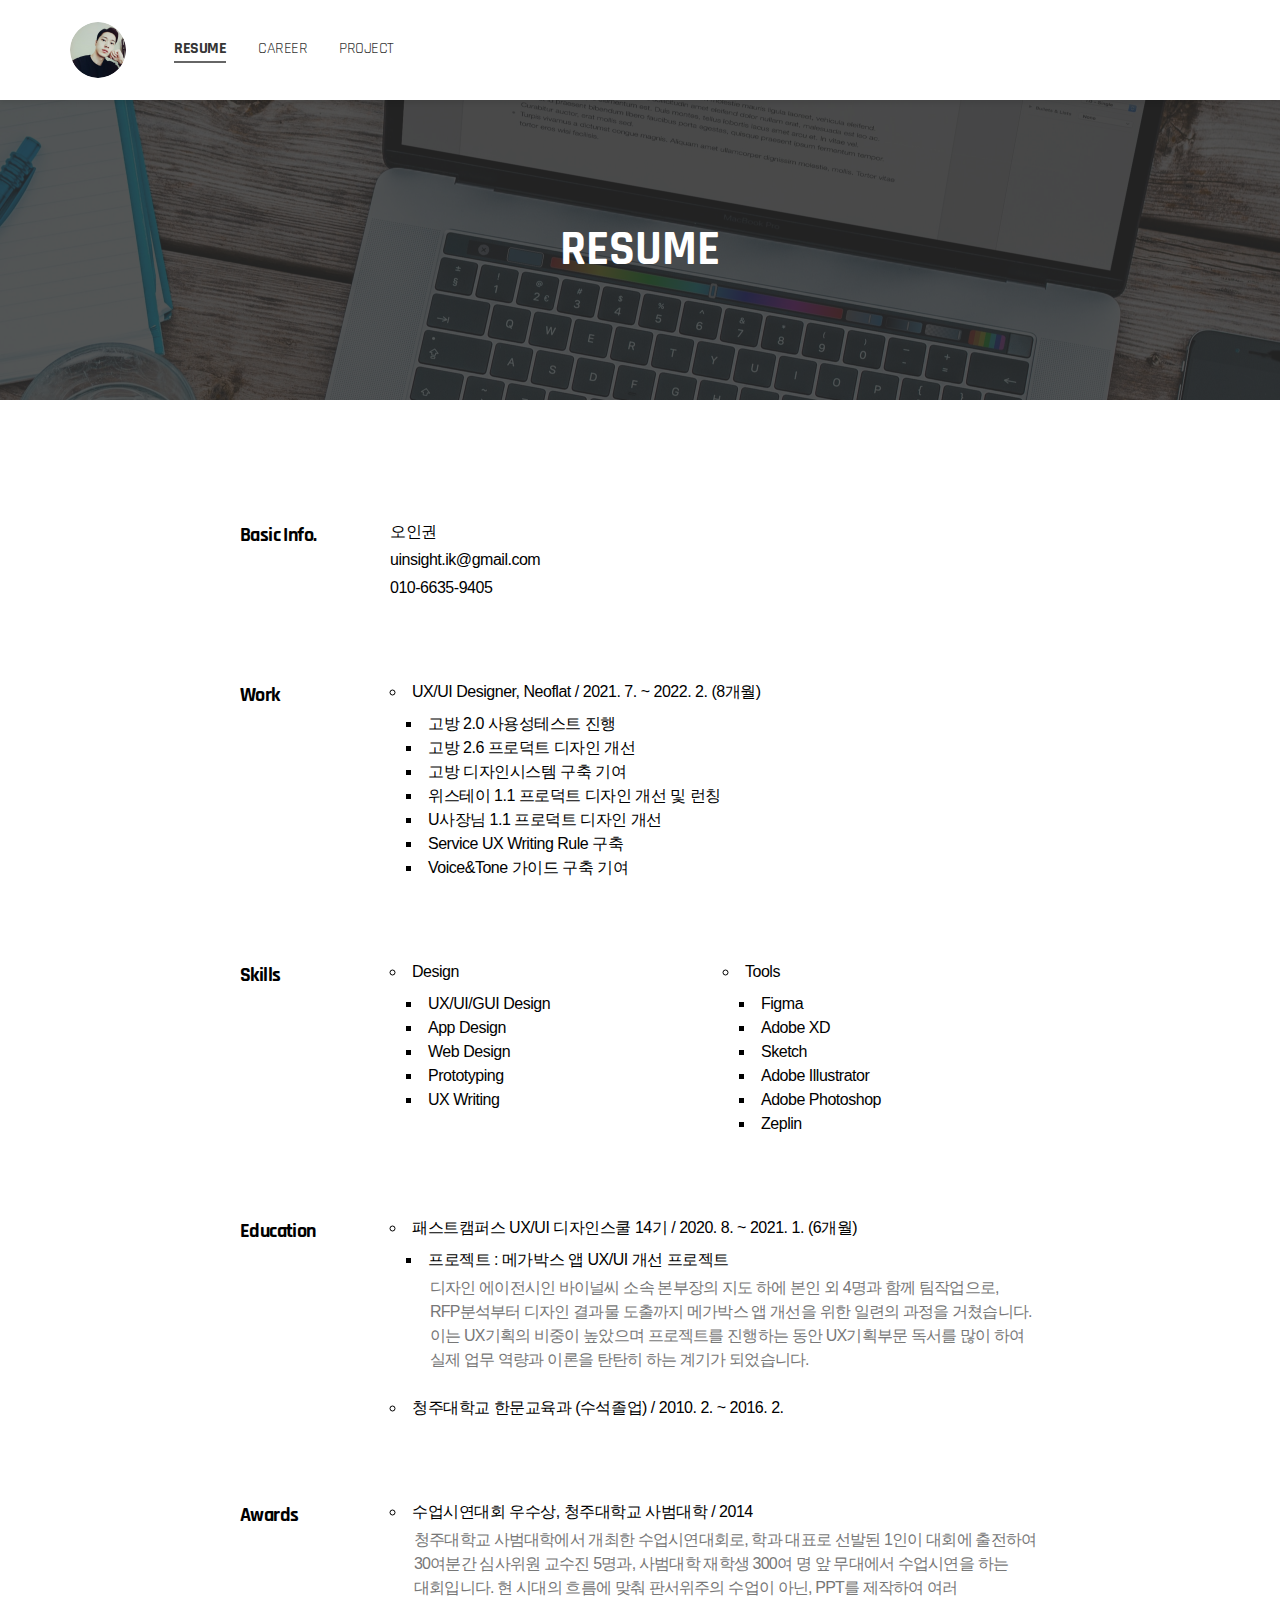
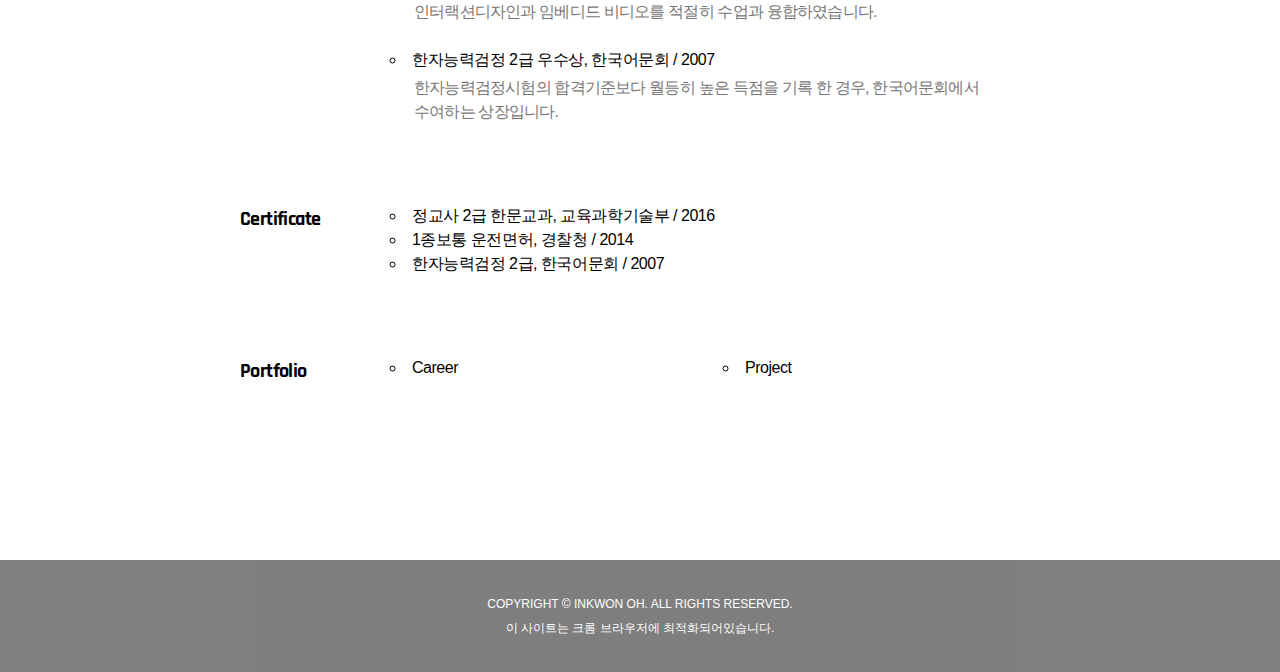
==== index.html @ 61c137ac "add hiver project hover effect" ====
<!DOCTYPE html>
<html lang="ko">

<head>
    <meta charset="UTF-8">
    <meta http-equiv="X-UA-Compatible" content="IE=edge">
    <link rel="shortcut icon" href="https://inkwonoh.github.io/favicon.png">
    <meta name="viewport" content="width=device-width, initial-scale=1.0">
    <title>Resume :: Inkwon Oh</title>
    <link rel="stylesheet" href="./assets/css/style.css">
    <meta property="og:type" content="website">
    <meta property="og:url" content="https://inkwonoh.github.io/">
    <meta property="og:title" content="Resume :: Inkwon Oh">
    <meta property="og:image" content="https://inkwonoh.github.io/assets/images/og.png">
    <meta property="og:description" content="UX/UI 디자이너 오인권의 이력서입니다.">
    <meta property="og:locale" content="ko_KR">
    <meta property="og:image:width" content="1200">
    <meta property="og:image:height" content="630">
</head>

<body>
    <nav class="gnb">
        <div class="inner wide">
            <a href="/" class="logo">
                <img src="./assets/images/ico_profile.png" alt="inkwon oh">
            </a>
            <ul class="gnb-list no-style">
                <li class="gnb-item">
                    <a href="/" class="gnb-link is-active">Resume</a>
                </li>
                <li class="gnb-item">
                    <a href="career.html" class="gnb-link">Career</a>
                </li>
                <li class="gnb-item">
                    <a href="project.html" class="gnb-link">Project</a>
                </li>
            </ul>
        </div>
    </nav>

    <div class="container">
        <section class="cover-section resume">
            <h1 class="cover-title">Resume</h1>
        </section>

        <section class="content-section resume">
            <div class="inner">
                <ul class="resume-list no-style">
                    <li class="resume-item">
                        <h2 class="key">Basic Info.</h2>
                        <div class="value basic">
                            <p>오인권</p>
                            <p>uinsight.ik@gmail.com</p>
                            <p>010-6635-9405</p>
                        </div>
                    </li>

                    <li class="resume-item">
                        <h2 class="key">Work</h2>
                        <div class="value">
                            <ul>
                                <li>
                                    <span>UX/UI Designer, Neoflat / 2021. 7. ~ 2022. 2. (8개월)</span>
                                    <ul>
                                        <li>고방 2.0 사용성테스트 진행</li>
                                        <li>고방 2.6 프로덕트 디자인 개선</li>
                                        <li>고방 디자인시스템 구축 기여</li>
                                        <li>위스테이 1.1 프로덕트 디자인 개선 및 런칭</li>
                                        <li>U사장님 1.1 프로덕트 디자인 개선</li>
                                        <li>Service UX Writing Rule 구축</li>
                                        <li>Voice&Tone 가이드 구축 기여</li>
                                    </ul>
                                </li>
                            </ul>
                        </div>
                    </li>

                    <li class="resume-item">
                        <h2 class="key">Skills</h2>
                        <div class="value">
                            <div class="w50">
                                <ul>
                                    <li>
                                        <span>Design</span>
                                        <ul>
                                            <li>UX/UI/GUI Design</li>
                                            <li>App Design</li>
                                            <li>Web Design</li>
                                            <li>Prototyping</li>
                                            <li>UX Writing</li>
                                        </ul>
                                    </li>
                                </ul>
                            </div>
                            <div class="w50">
                                <ul>
                                    <li>
                                        <span>Tools</span>
                                        <ul>
                                            <li>Figma</li>
                                            <li>Adobe XD</li>
                                            <li>Sketch</li>
                                            <li>Adobe Illustrator</li>
                                            <li>Adobe Photoshop</li>
                                            <li>Zeplin</li>
                                        </ul>
                                    </li>
                                </ul>
                            </div>
                        </div>
                    </li>

                    <li class="resume-item">
                        <h2 class="key">Education</h2>
                        <div class="value">
                            <ul>
                                <li>
                                    <span>패스트캠퍼스 UX/UI 디자인스쿨 14기 / 2020. 8. ~ 2021. 1. (6개월)</span>
                                    <ul>
                                        <li>프로젝트 : 메가박스 앱 UX/UI 개선 프로젝트
                                            <p class="txt-detail">디자인 에이전시인 바이널씨 소속 본부장의 지도 하에 본인 외 4명과 함께 팀작업으로,
                                                RFP분석부터 디자인 결과물 도출까지 메가박스 앱 개선을 위한 일련의 과정을 거쳤습니다. 이는 UX기획의 비중이 높았으며
                                                프로젝트를 진행하는 동안 UX기획부문 독서를 많이 하여 실제 업무 역량과 이론을 탄탄히 하는 계기가 되었습니다.</p>
                                        </li>
                                    </ul>
                                </li>
                                <li>청주대학교 한문교육과 (수석졸업) / 2010. 2. ~ 2016. 2.</li>
                            </ul>
                        </div>
                    </li>

                    <li class="resume-item">
                        <h2 class="key">Awards</h2>
                        <div class="value">
                            <ul>
                                <li>
                                    <span>수업시연대회 우수상, 청주대학교 사범대학 / 2014</span>
                                    <p class="txt-detail">청주대학교 사범대학에서 개최한 수업시연대회로, 학과 대표로 선발된 1인이 대회에 출전하여 30여분간 심사위원
                                        교수진 5명과, 사범대학 재학생 300여 명 앞 무대에서 수업시연을 하는 대회입니다. 현 시대의 흐름에 맞춰 판서위주의 수업이 아닌, PPT를
                                        제작하여 여러 인터랙션디자인과 임베디드 비디오를 적절히 수업과 융합하였습니다.</p>
                                </li>
                                <li>
                                    <span>한자능력검정 2급 우수상, 한국어문회 / 2007</span>
                                    <p class="txt-detail">한자능력검정시험의 합격기준보다 월등히 높은 득점을 기록 한 경우, 한국어문회에서 수여하는 상장입니다.</p>
                                </li>
                            </ul>
                        </div>
                    </li>

                    <li class="resume-item">
                        <h2 class="key">Certificate</h2>
                        <div class="value">
                            <ul class="no-margin">
                                <li>정교사 2급 한문교과, 교육과학기술부 / 2016</li>
                                <li>1종보통 운전면허, 경찰청 / 2014</li>
                                <li>한자능력검정 2급, 한국어문회 / 2007</li>
                            </ul>
                        </div>
                    </li>

                    <li class="resume-item">
                        <h2 class="key">Portfolio</h2>
                        <div class="value">
                            <div class="w50">
                                <ul>
                                    <li>
                                        <span>Career</span>
                                        <img src="http://via.placeholder.com/293x180" alt="">
                                    </li>
                                </ul>
                            </div>
                            <div class="w50">
                                <ul>
                                    <li>
                                        <span>Project</span>
                                        <img src="http://via.placeholder.com/293x180" alt="">
                                    </li>
                                </ul>
                            </div>
                        </div>
                    </li>
                </ul>
            </div>
        </section>
    </div>

    <footer class="footer">
        COPYRIGHT © INKWON OH. ALL RIGHTS RESERVED.<br>
        이 사이트는 크롬 브라우저에 최적화되어있습니다.
    </footer>
</body>

</html>
---- assets/css/style.css ----
@import url('https://fonts.googleapis.com/css2?family=Rajdhani:wght@300;400;500;600;700&display=swap');
@import url(./base/reset.css);
@import url(./base/preset.css);

@import url(./components/common.css);
@import url(./components/gnb.css);
@import url(./components/contents.css);
@import url(./components/cover.css);

@import url(./pages/resume.css);
@import url(./pages/career.css);
@import url(./pages/project.css);
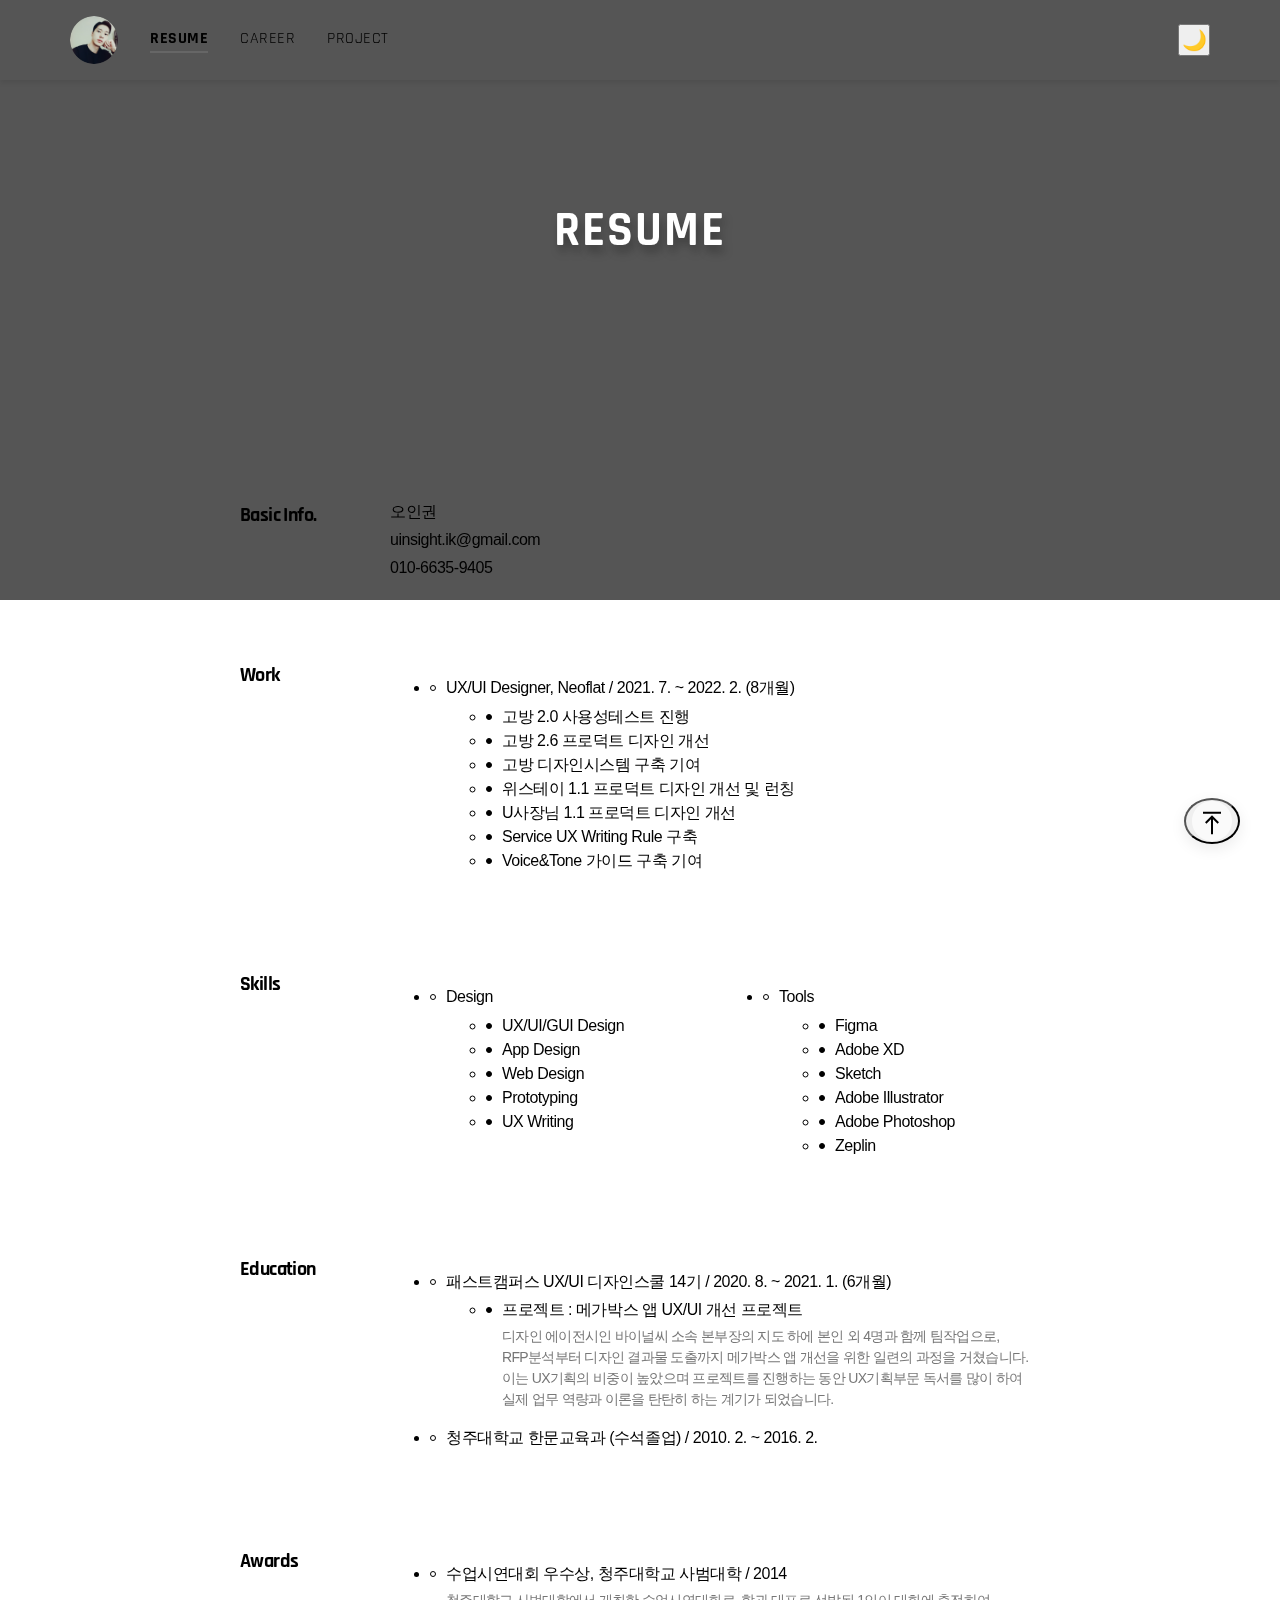
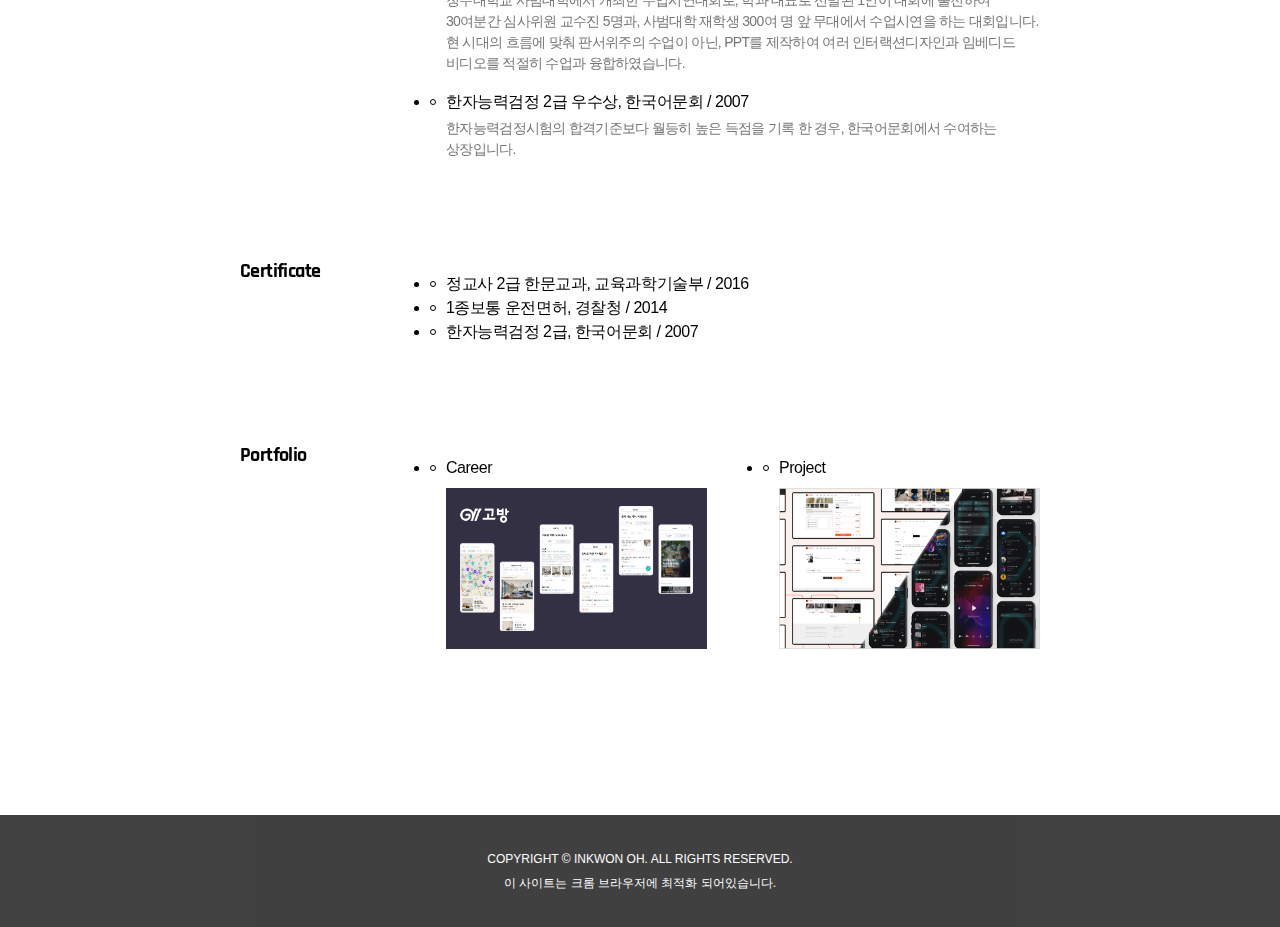
==== commit 06465f22: "add pofol thumbs" ====
--- a/index.html
+++ b/index.html
@@ -7,7 +7,6 @@
     <link rel="shortcut icon" href="https://inkwonoh.github.io/favicon.png">
     <meta name="viewport" content="width=device-width, initial-scale=1.0">
     <title>Resume :: Inkwon Oh</title>
-    <link rel="stylesheet" href="./assets/css/style.css">
     <meta property="og:type" content="website">
     <meta property="og:url" content="https://inkwonoh.github.io/">
     <meta property="og:title" content="Resume :: Inkwon Oh">
@@ -16,6 +15,8 @@
     <meta property="og:locale" content="ko_KR">
     <meta property="og:image:width" content="1200">
     <meta property="og:image:height" content="630">
+    <link rel="stylesheet" href="./assets/css/style.css">
+    <script src="./assets/js/script.js"></script>
 </head>
 
 <body>
@@ -35,6 +36,11 @@
                     <a href="project.html" class="gnb-link">Project</a>
                 </li>
             </ul>
+
+            <button class="btn-theme" id="btn-theme" data-darkmode="false">
+                <span class="light-mode" aria-label="다크모드 끄기">☀️</span>
+                <span class="dark-mode" aria-label="다크모드 켜기">🌙</span>
+            </button>
         </div>
     </nav>
 
@@ -45,149 +51,155 @@
 
         <section class="content-section resume">
             <div class="inner">
-                <ul class="resume-list no-style">
-                    <li class="resume-item">
-                        <h2 class="key">Basic Info.</h2>
-                        <div class="value basic">
-                            <p>오인권</p>
-                            <p>uinsight.ik@gmail.com</p>
-                            <p>010-6635-9405</p>
-                        </div>
-                    </li>
-
-                    <li class="resume-item">
-                        <h2 class="key">Work</h2>
-                        <div class="value">
-                            <ul>
-                                <li>
-                                    <span>UX/UI Designer, Neoflat / 2021. 7. ~ 2022. 2. (8개월)</span>
+                <div class="resume-item">
+                    <h2 class="key">Basic Info.</h2>
+                    <div class="value basic">
+                        <p>오인권</p>
+                        <p><a href="mailto:uinsight.ik@gmail.com">uinsight.ik@gmail.com</a></p>
+                        <p><a href="tel:010-6635-9405">010-6635-9405</a></p>
+                    </div>
+                </div>
+
+                <div class="resume-item">
+                    <h2 class="key">Work</h2>
+                    <div class="value">
+                        <ul>
+                            <li>
+                                <span>UX/UI Designer, Neoflat / 2021. 7. ~ 2022. 2. (8개월)</span>
+                                <ul>
+                                    <li>고방 2.0 사용성테스트 진행</li>
+                                    <li>고방 2.6 프로덕트 디자인 개선</li>
+                                    <li>고방 디자인시스템 구축 기여</li>
+                                    <li>위스테이 1.1 프로덕트 디자인 개선 및 런칭</li>
+                                    <li>U사장님 1.1 프로덕트 디자인 개선</li>
+                                    <li>Service UX Writing Rule 구축</li>
+                                    <li>Voice&Tone 가이드 구축 기여</li>
+                                </ul>
+                            </li>
+                        </ul>
+                    </div>
+                </div>
+
+                <div class="resume-item">
+                    <h2 class="key">Skills</h2>
+                    <div class="value">
+                        <div class="w50">
+                            <ul>
+                                <li>
+                                    <span>Design</span>
                                     <ul>
-                                        <li>고방 2.0 사용성테스트 진행</li>
-                                        <li>고방 2.6 프로덕트 디자인 개선</li>
-                                        <li>고방 디자인시스템 구축 기여</li>
-                                        <li>위스테이 1.1 프로덕트 디자인 개선 및 런칭</li>
-                                        <li>U사장님 1.1 프로덕트 디자인 개선</li>
-                                        <li>Service UX Writing Rule 구축</li>
-                                        <li>Voice&Tone 가이드 구축 기여</li>
+                                        <li>UX/UI/GUI Design</li>
+                                        <li>App Design</li>
+                                        <li>Web Design</li>
+                                        <li>Prototyping</li>
+                                        <li>UX Writing</li>
                                     </ul>
                                 </li>
                             </ul>
                         </div>
-                    </li>
-
-                    <li class="resume-item">
-                        <h2 class="key">Skills</h2>
-                        <div class="value">
-                            <div class="w50">
+                        <div class="w50">
+                            <ul>
+                                <li>
+                                    <span>Tools</span>
+                                    <ul>
+                                        <li>Figma</li>
+                                        <li>Adobe XD</li>
+                                        <li>Sketch</li>
+                                        <li>Adobe Illustrator</li>
+                                        <li>Adobe Photoshop</li>
+                                        <li>Zeplin</li>
+                                    </ul>
+                                </li>
+                            </ul>
+                        </div>
+                    </div>
+                </div>
+
+                <div class="resume-item">
+                    <h2 class="key">Education</h2>
+                    <div class="value">
+                        <ul>
+                            <li>
+                                <span>패스트캠퍼스 UX/UI 디자인스쿨 14기 / 2020. 8. ~ 2021. 1. (6개월)</span>
                                 <ul>
-                                    <li>
-                                        <span>Design</span>
-                                        <ul>
-                                            <li>UX/UI/GUI Design</li>
-                                            <li>App Design</li>
-                                            <li>Web Design</li>
-                                            <li>Prototyping</li>
-                                            <li>UX Writing</li>
-                                        </ul>
+                                    <li>프로젝트 : 메가박스 앱 UX/UI 개선 프로젝트
+                                        <p class="txt-detail">디자인 에이전시인 바이널씨 소속 본부장의 지도 하에 본인 외 4명과 함께 팀작업으로,
+                                            RFP분석부터 디자인 결과물 도출까지 메가박스 앱 개선을 위한 일련의 과정을 거쳤습니다. 이는 UX기획의 비중이 높았으며
+                                            프로젝트를 진행하는 동안 UX기획부문 독서를 많이 하여 실제 업무 역량과 이론을 탄탄히 하는 계기가 되었습니다.</p>
                                     </li>
                                 </ul>
-                            </div>
-                            <div class="w50">
-                                <ul>
-                                    <li>
-                                        <span>Tools</span>
-                                        <ul>
-                                            <li>Figma</li>
-                                            <li>Adobe XD</li>
-                                            <li>Sketch</li>
-                                            <li>Adobe Illustrator</li>
-                                            <li>Adobe Photoshop</li>
-                                            <li>Zeplin</li>
-                                        </ul>
-                                    </li>
-                                </ul>
-                            </div>
-                        </div>
-                    </li>
-
-                    <li class="resume-item">
-                        <h2 class="key">Education</h2>
-                        <div class="value">
-                            <ul>
-                                <li>
-                                    <span>패스트캠퍼스 UX/UI 디자인스쿨 14기 / 2020. 8. ~ 2021. 1. (6개월)</span>
-                                    <ul>
-                                        <li>프로젝트 : 메가박스 앱 UX/UI 개선 프로젝트
-                                            <p class="txt-detail">디자인 에이전시인 바이널씨 소속 본부장의 지도 하에 본인 외 4명과 함께 팀작업으로,
-                                                RFP분석부터 디자인 결과물 도출까지 메가박스 앱 개선을 위한 일련의 과정을 거쳤습니다. 이는 UX기획의 비중이 높았으며
-                                                프로젝트를 진행하는 동안 UX기획부문 독서를 많이 하여 실제 업무 역량과 이론을 탄탄히 하는 계기가 되었습니다.</p>
-                                        </li>
-                                    </ul>
-                                </li>
-                                <li>청주대학교 한문교육과 (수석졸업) / 2010. 2. ~ 2016. 2.</li>
-                            </ul>
-                        </div>
-                    </li>
-
-                    <li class="resume-item">
-                        <h2 class="key">Awards</h2>
-                        <div class="value">
-                            <ul>
-                                <li>
-                                    <span>수업시연대회 우수상, 청주대학교 사범대학 / 2014</span>
-                                    <p class="txt-detail">청주대학교 사범대학에서 개최한 수업시연대회로, 학과 대표로 선발된 1인이 대회에 출전하여 30여분간 심사위원
-                                        교수진 5명과, 사범대학 재학생 300여 명 앞 무대에서 수업시연을 하는 대회입니다. 현 시대의 흐름에 맞춰 판서위주의 수업이 아닌, PPT를
-                                        제작하여 여러 인터랙션디자인과 임베디드 비디오를 적절히 수업과 융합하였습니다.</p>
-                                </li>
-                                <li>
-                                    <span>한자능력검정 2급 우수상, 한국어문회 / 2007</span>
-                                    <p class="txt-detail">한자능력검정시험의 합격기준보다 월등히 높은 득점을 기록 한 경우, 한국어문회에서 수여하는 상장입니다.</p>
-                                </li>
-                            </ul>
-                        </div>
-                    </li>
-
-                    <li class="resume-item">
-                        <h2 class="key">Certificate</h2>
-                        <div class="value">
-                            <ul class="no-margin">
-                                <li>정교사 2급 한문교과, 교육과학기술부 / 2016</li>
-                                <li>1종보통 운전면허, 경찰청 / 2014</li>
-                                <li>한자능력검정 2급, 한국어문회 / 2007</li>
-                            </ul>
-                        </div>
-                    </li>
-
-                    <li class="resume-item">
-                        <h2 class="key">Portfolio</h2>
-                        <div class="value">
-                            <div class="w50">
-                                <ul>
-                                    <li>
-                                        <span>Career</span>
-                                        <img src="http://via.placeholder.com/293x180" alt="">
-                                    </li>
-                                </ul>
-                            </div>
-                            <div class="w50">
-                                <ul>
-                                    <li>
-                                        <span>Project</span>
-                                        <img src="http://via.placeholder.com/293x180" alt="">
-                                    </li>
-                                </ul>
-                            </div>
-                        </div>
-                    </li>
-                </ul>
+                            </li>
+                            <li>청주대학교 한문교육과 (수석졸업) / 2010. 2. ~ 2016. 2.</li>
+                        </ul>
+                    </div>
+                </div>
+
+                <div class="resume-item">
+                    <h2 class="key">Awards</h2>
+                    <div class="value">
+                        <ul>
+                            <li>
+                                <span>수업시연대회 우수상, 청주대학교 사범대학 / 2014</span>
+                                <p class="txt-detail">청주대학교 사범대학에서 개최한 수업시연대회로, 학과 대표로 선발된 1인이 대회에 출전하여 30여분간 심사위원
+                                    교수진 5명과, 사범대학 재학생 300여 명 앞 무대에서 수업시연을 하는 대회입니다. 현 시대의 흐름에 맞춰 판서위주의 수업이 아닌, PPT를
+                                    제작하여 여러 인터랙션디자인과 임베디드 비디오를 적절히 수업과 융합하였습니다.</p>
+                            </li>
+                            <li>
+                                <span>한자능력검정 2급 우수상, 한국어문회 / 2007</span>
+                                <p class="txt-detail">한자능력검정시험의 합격기준보다 월등히 높은 득점을 기록 한 경우, 한국어문회에서 수여하는 상장입니다.</p>
+                            </li>
+                        </ul>
+                    </div>
+                </div>
+
+                <div class="resume-item">
+                    <h2 class="key">Certificate</h2>
+                    <div class="value">
+                        <ul class="no-margin">
+                            <li>정교사 2급 한문교과, 교육과학기술부 / 2016</li>
+                            <li>1종보통 운전면허, 경찰청 / 2014</li>
+                            <li>한자능력검정 2급, 한국어문회 / 2007</li>
+                        </ul>
+                    </div>
+                </div>
+
+                <div class="resume-item">
+                    <h2 class="key">Portfolio</h2>
+                    <div class="value">
+                        <div class="w50">
+                            <ul>
+                                <li>
+                                    <span>Career</span>
+                                    <a class="portfolio-link career" href="./career.html">
+                                        <img src="./assets/images/img_portfolio_career.png" alt="경력기술서">
+                                    </a>
+                                </li>
+                            </ul>
+                        </div>
+                        <div class="w50">
+                            <ul>
+                                <li>
+                                    <span>Project</span>
+                                    <a class="portfolio-link project" href="./project.html">
+                                        <img src="./assets/images/img_portfolio_project.png" alt="개인프로젝트">
+                                    </a>
+                                </li>
+                            </ul>
+                        </div>
+                    </div>
+                </div>
             </div>
         </section>
     </div>
 
     <footer class="footer">
         COPYRIGHT © INKWON OH. ALL RIGHTS RESERVED.<br>
-        이 사이트는 크롬 브라우저에 최적화되어있습니다.
+        이 사이트는 크롬 브라우저에 최적화 되어있습니다.
     </footer>
+
+    <button class="go-to-top" id="go-to-top">
+        <img src="./assets/images/ico_go_to_top.svg" alt="페이지 맨위로 이동">
+    </button>
 </body>
 
 </html>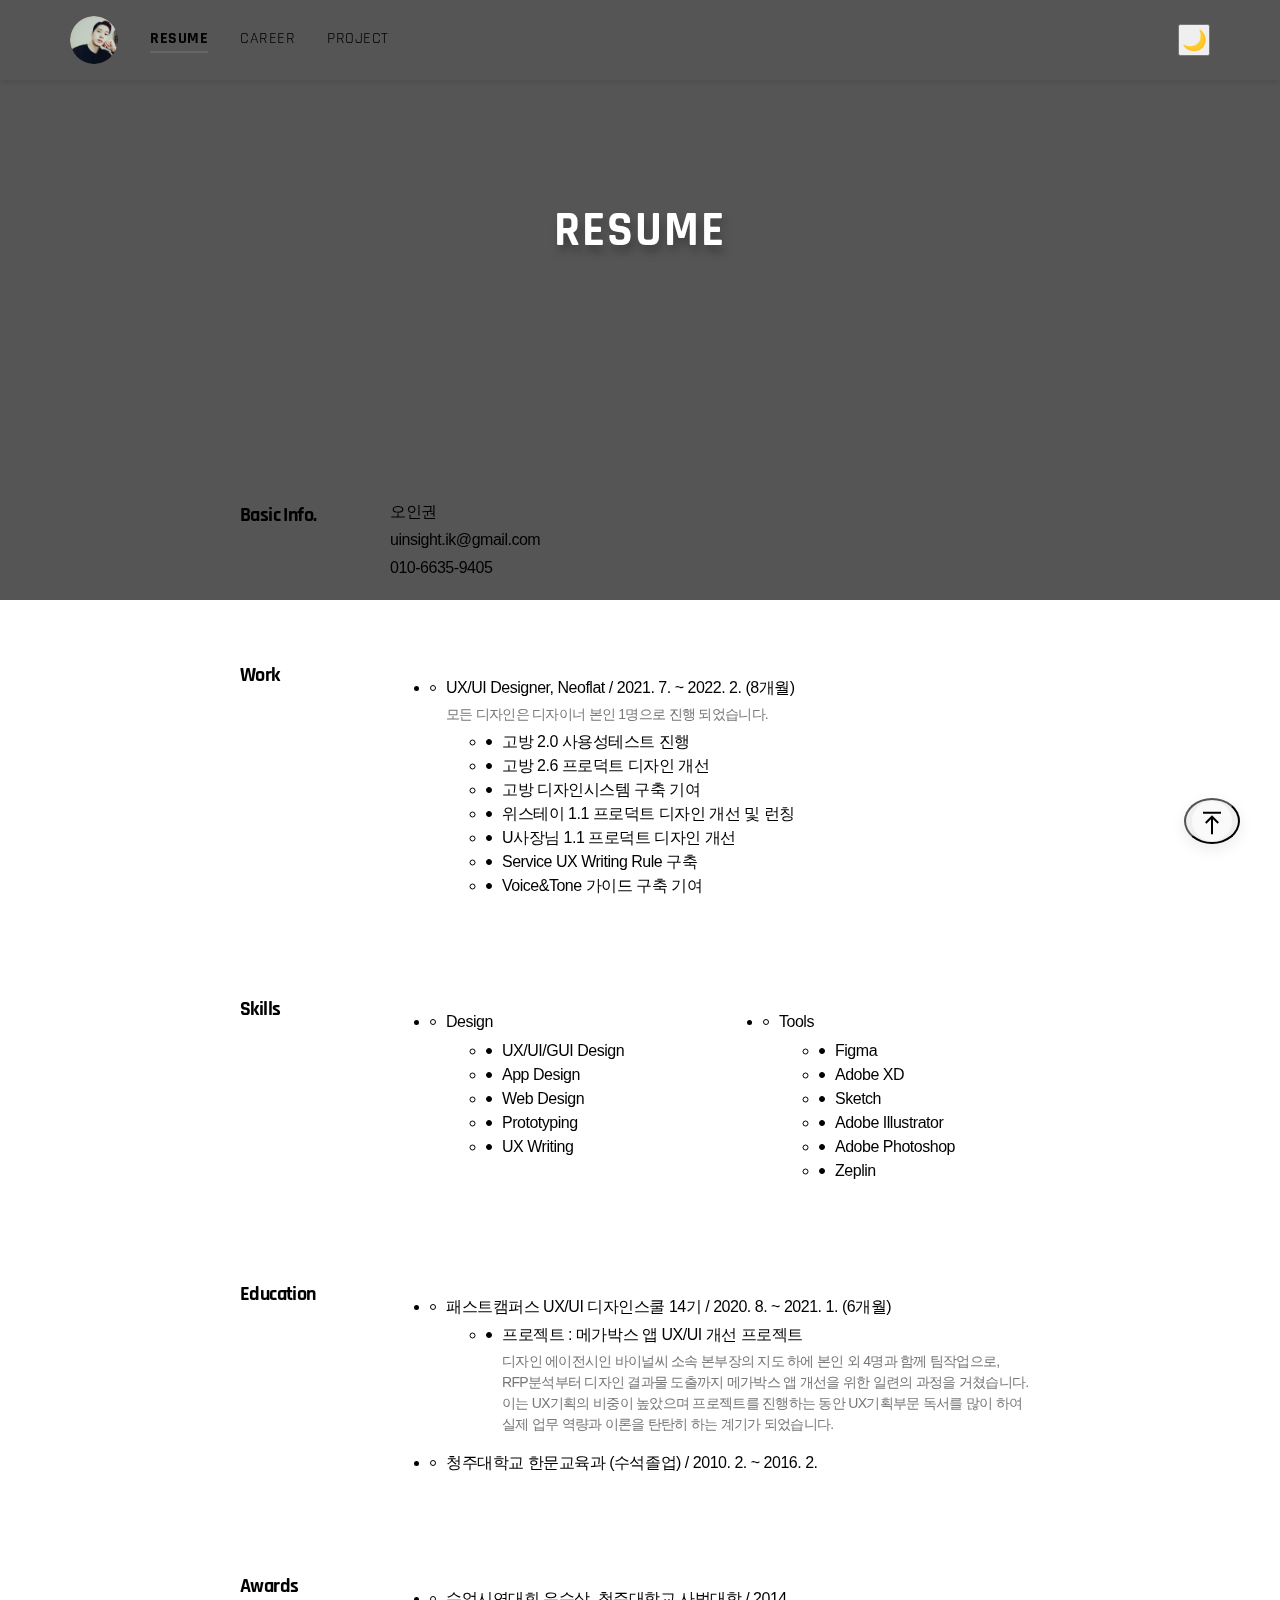
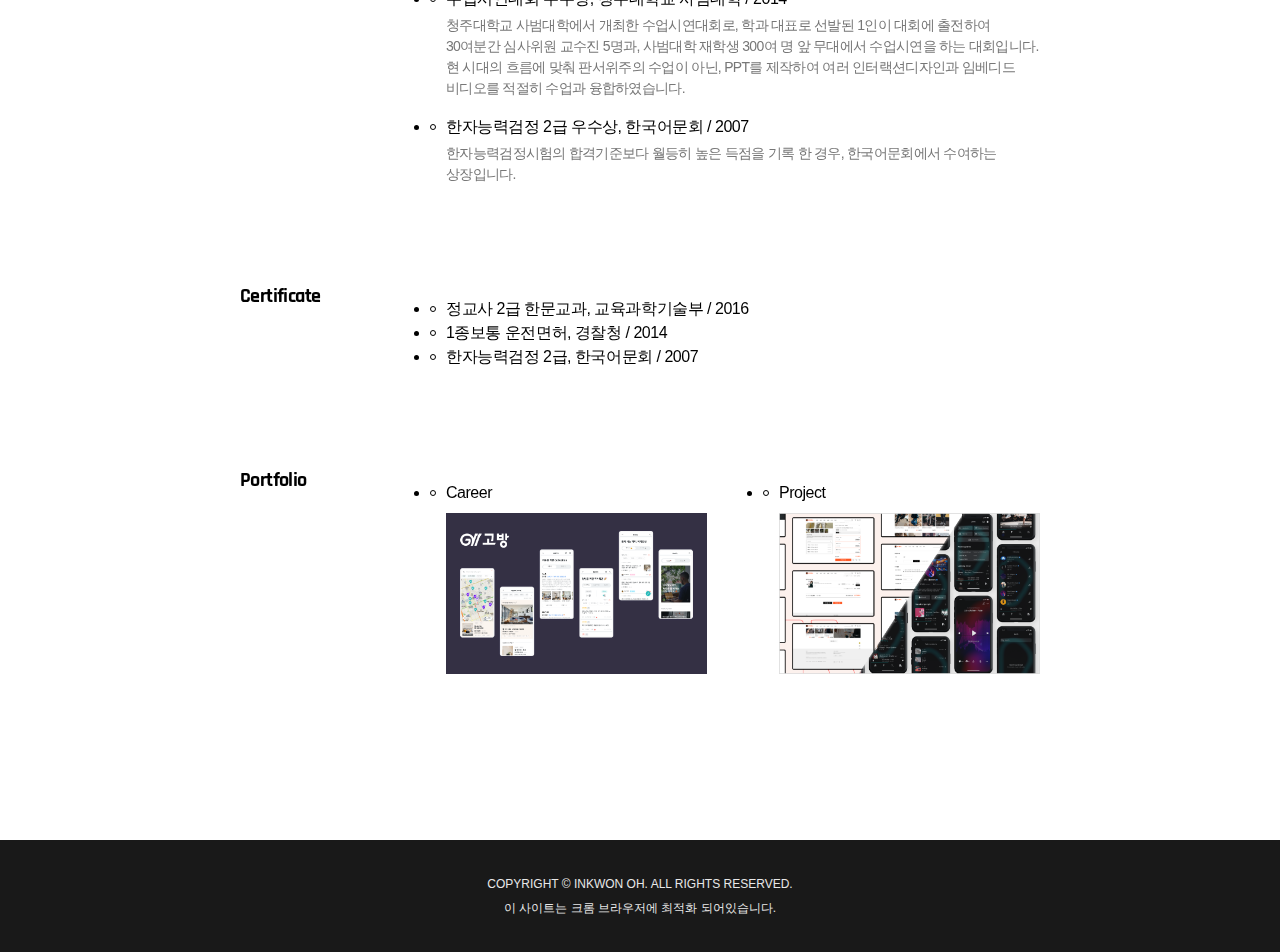
==== commit 7da2861a: "update images and wording" ====
--- a/index.html
+++ b/index.html
@@ -17,6 +17,15 @@
     <meta property="og:image:height" content="630">
     <link rel="stylesheet" href="./assets/css/style.css">
     <script src="./assets/js/script.js"></script>
+    <!-- Global site tag (gtag.js) - Google Analytics -->
+    <script async src="https://www.googletagmanager.com/gtag/js?id=G-BDH0115FWW"></script>
+    <script>
+        window.dataLayer = window.dataLayer || [];
+        function gtag() { dataLayer.push(arguments); }
+        gtag('js', new Date());
+
+        gtag('config', 'G-BDH0115FWW');
+    </script>
 </head>
 
 <body>
@@ -65,7 +74,8 @@
                     <div class="value">
                         <ul>
                             <li>
-                                <span>UX/UI Designer, Neoflat / 2021. 7. ~ 2022. 2. (8개월)</span>
+                                <p>UX/UI Designer, Neoflat / 2021. 7. ~ 2022. 2. (8개월)</p>
+                                <small>모든 디자인은 디자이너 본인 1명으로 진행 되었습니다.</small>
                                 <ul>
                                     <li>고방 2.0 사용성테스트 진행</li>
                                     <li>고방 2.6 프로덕트 디자인 개선</li>
@@ -120,12 +130,13 @@
                     <div class="value">
                         <ul>
                             <li>
-                                <span>패스트캠퍼스 UX/UI 디자인스쿨 14기 / 2020. 8. ~ 2021. 1. (6개월)</span>
+                                <p>패스트캠퍼스 UX/UI 디자인스쿨 14기 / 2020. 8. ~ 2021. 1. (6개월)</p>
                                 <ul>
-                                    <li>프로젝트 : 메가박스 앱 UX/UI 개선 프로젝트
-                                        <p class="txt-detail">디자인 에이전시인 바이널씨 소속 본부장의 지도 하에 본인 외 4명과 함께 팀작업으로,
+                                    <li>
+                                        <p>프로젝트 : 메가박스 앱 UX/UI 개선 프로젝트</p>
+                                        <small>디자인 에이전시인 바이널씨 소속 본부장의 지도 하에 본인 외 4명과 함께 팀작업으로,
                                             RFP분석부터 디자인 결과물 도출까지 메가박스 앱 개선을 위한 일련의 과정을 거쳤습니다. 이는 UX기획의 비중이 높았으며
-                                            프로젝트를 진행하는 동안 UX기획부문 독서를 많이 하여 실제 업무 역량과 이론을 탄탄히 하는 계기가 되었습니다.</p>
+                                            프로젝트를 진행하는 동안 UX기획부문 독서를 많이 하여 실제 업무 역량과 이론을 탄탄히 하는 계기가 되었습니다.</small>
                                     </li>
                                 </ul>
                             </li>
@@ -139,14 +150,14 @@
                     <div class="value">
                         <ul>
                             <li>
-                                <span>수업시연대회 우수상, 청주대학교 사범대학 / 2014</span>
-                                <p class="txt-detail">청주대학교 사범대학에서 개최한 수업시연대회로, 학과 대표로 선발된 1인이 대회에 출전하여 30여분간 심사위원
+                                <p>수업시연대회 우수상, 청주대학교 사범대학 / 2014</p>
+                                <small>청주대학교 사범대학에서 개최한 수업시연대회로, 학과 대표로 선발된 1인이 대회에 출전하여 30여분간 심사위원
                                     교수진 5명과, 사범대학 재학생 300여 명 앞 무대에서 수업시연을 하는 대회입니다. 현 시대의 흐름에 맞춰 판서위주의 수업이 아닌, PPT를
-                                    제작하여 여러 인터랙션디자인과 임베디드 비디오를 적절히 수업과 융합하였습니다.</p>
-                            </li>
-                            <li>
-                                <span>한자능력검정 2급 우수상, 한국어문회 / 2007</span>
-                                <p class="txt-detail">한자능력검정시험의 합격기준보다 월등히 높은 득점을 기록 한 경우, 한국어문회에서 수여하는 상장입니다.</p>
+                                    제작하여 여러 인터랙션디자인과 임베디드 비디오를 적절히 수업과 융합하였습니다.</small>
+                            </li>
+                            <li>
+                                <p>한자능력검정 2급 우수상, 한국어문회 / 2007</p>
+                                <small>한자능력검정시험의 합격기준보다 월등히 높은 득점을 기록 한 경우, 한국어문회에서 수여하는 상장입니다.</small>
                             </li>
                         </ul>
                     </div>
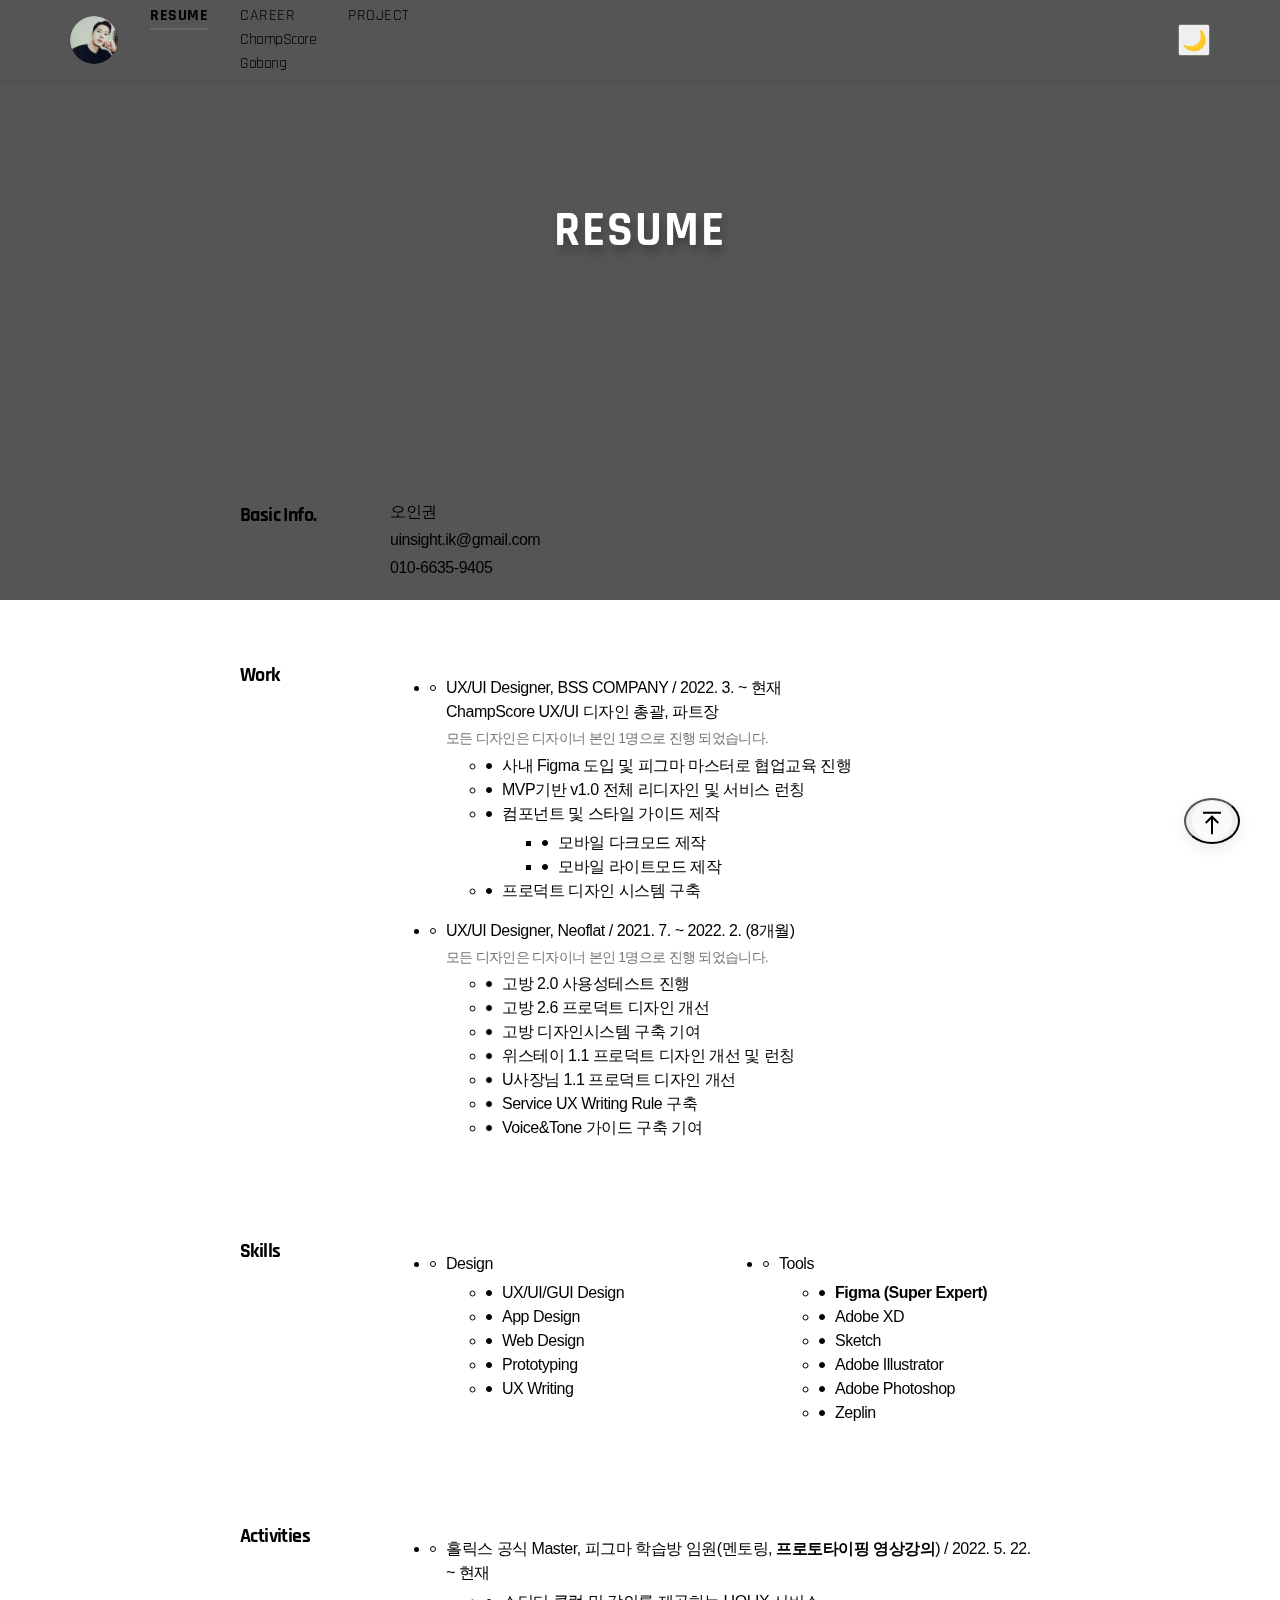
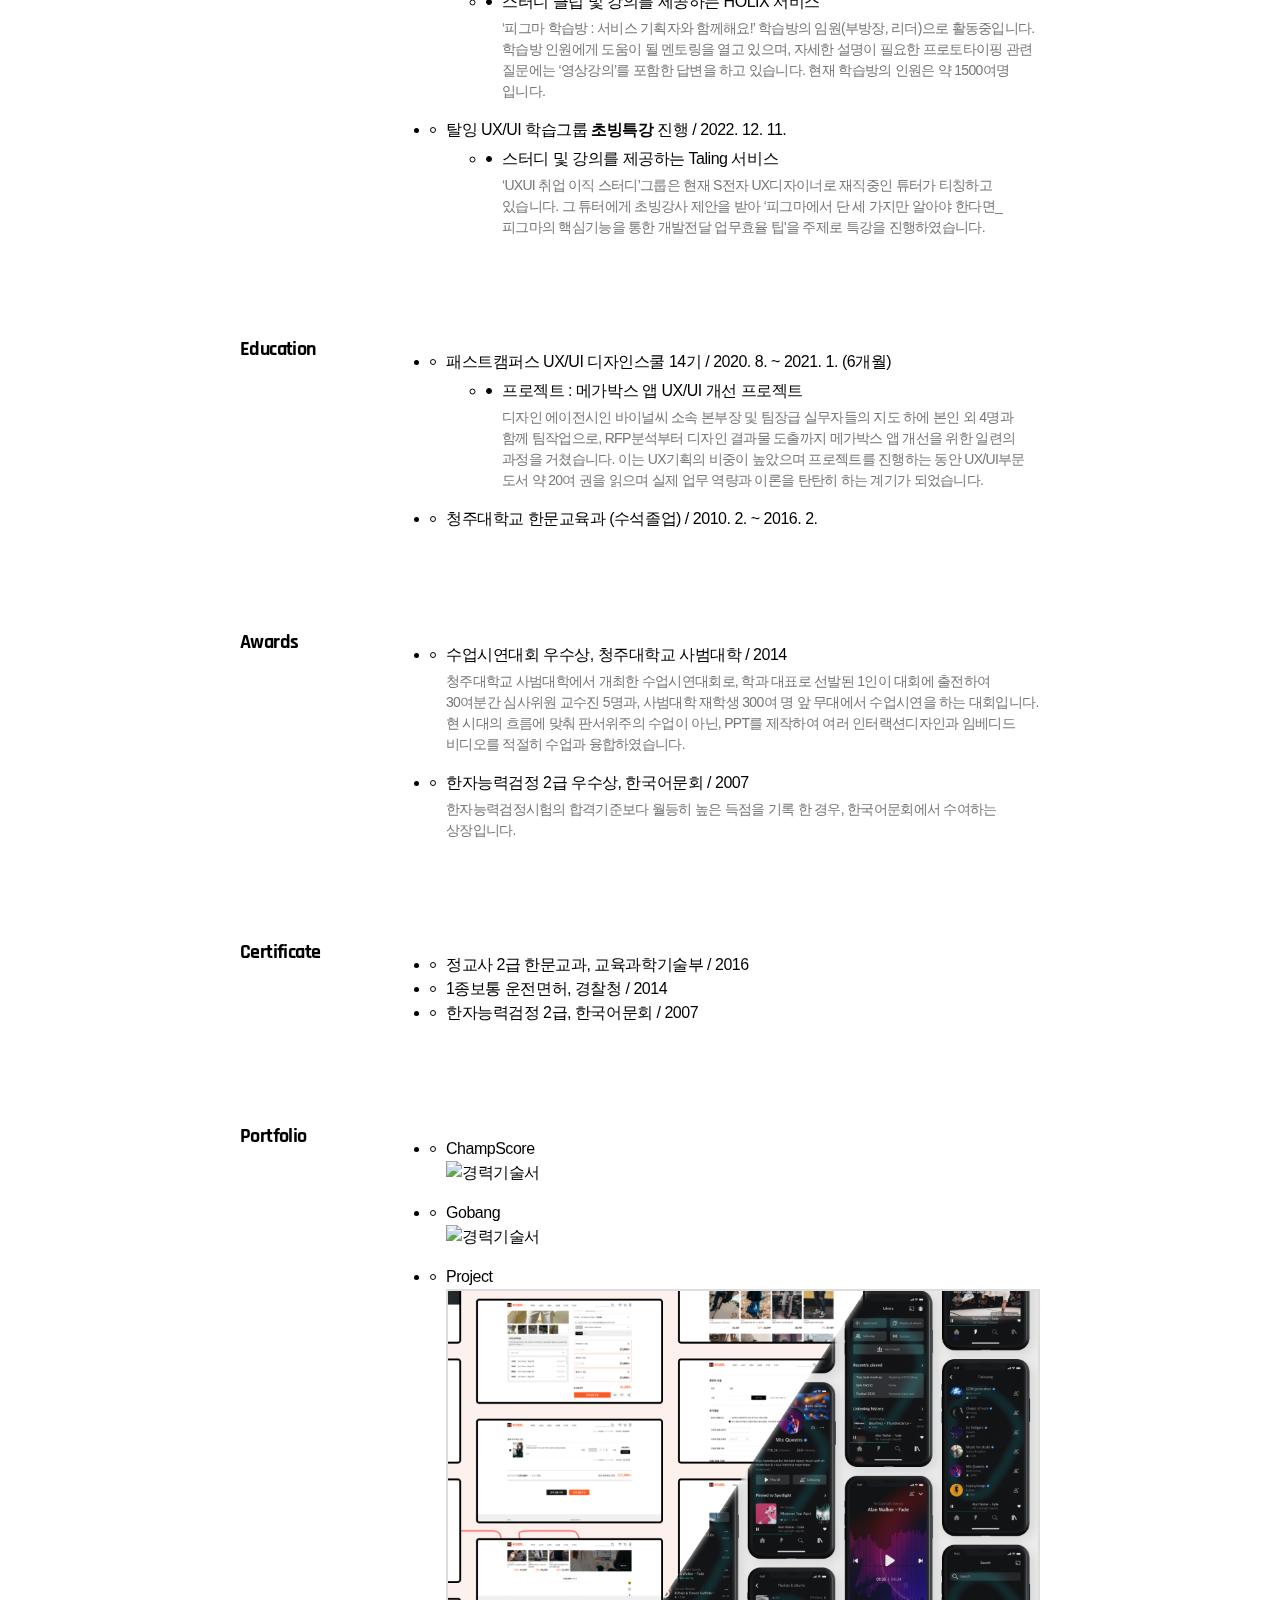
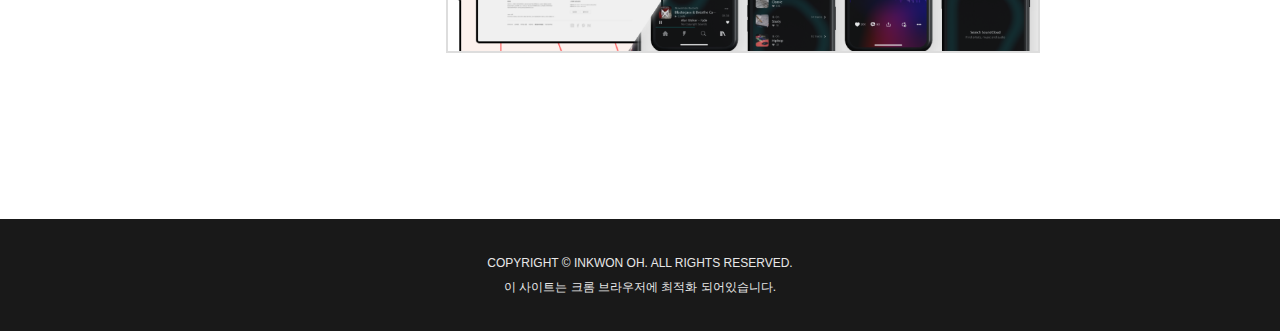
==== commit ac2a86d6: "resume 문구 수정" ====
--- a/index.html
+++ b/index.html
@@ -39,7 +39,11 @@
                     <a href="/" class="gnb-link is-active">Resume</a>
                 </li>
                 <li class="gnb-item">
-                    <a href="career.html" class="gnb-link">Career</a>
+                    <a href="career-champscore.html" class="gnb-link">Career</a>
+                    <ul class="gnb-list2 no-style">
+                        <li class="gnb-item2"><a href="career-champscore.html" class="gnb-link2 champscore">ChampScore</a></li>
+                        <li class="gnb-item2"><a href="career-gobang.html" class="gnb-link2 gobang">Gobang</a></li>
+                    </ul>
                 </li>
                 <li class="gnb-item">
                     <a href="project.html" class="gnb-link">Project</a>
@@ -73,6 +77,22 @@
                     <h2 class="key">Work</h2>
                     <div class="value">
                         <ul>
+                            <li>
+                                <p>UX/UI Designer, BSS COMPANY / 2022. 3. ~ 현재</p>
+                                <p>ChampScore UX/UI 디자인 총괄, 파트장</p>
+                                <small>모든 디자인은 디자이너 본인 1명으로 진행 되었습니다.</small>
+                                <ul>
+                                    <li>사내 Figma 도입 및 피그마 마스터로 협업교육 진행</li>
+                                    <li>MVP기반 v1.0 전체 리디자인 및 서비스 런칭</li>
+                                    <li>컴포넌트 및 스타일 가이드 제작
+                                        <ul>
+                                            <li>모바일 다크모드 제작</li>
+                                            <li>모바일 라이트모드 제작</li>
+                                        </ul>
+                                    </li>
+                                    <li>프로덕트 디자인 시스템 구축</li>
+                                </ul>
+                            </li>
                             <li>
                                 <p>UX/UI Designer, Neoflat / 2021. 7. ~ 2022. 2. (8개월)</p>
                                 <small>모든 디자인은 디자이너 본인 1명으로 진행 되었습니다.</small>
@@ -112,7 +132,7 @@
                                 <li>
                                     <span>Tools</span>
                                     <ul>
-                                        <li>Figma</li>
+                                        <li><b>Figma (Super Expert)</b></li>
                                         <li>Adobe XD</li>
                                         <li>Sketch</li>
                                         <li>Adobe Illustrator</li>
@@ -126,6 +146,33 @@
                 </div>
 
                 <div class="resume-item">
+                    <h2 class="key">Activities</h2>
+                    <div class="value">
+                        <ul>
+                            <li>
+                                <p>홀릭스 공식 Master, 피그마 학습방 임원(멘토링, <b>프로토타이핑 영상강의</b>) / 2022. 5. 22. ~ 현재</p>
+                                <ul>
+                                    <li>
+                                        <p>스터디 클럽 및 강의를 제공하는 HOLIX 서비스</p>
+                                        <small>‘피그마 학습방 : 서비스 기획자와 함께해요!’ 학습방의 임원(부방장, 리더)으로 활동중입니다. 학습방 인원에게 도움이 될 멘토링을 열고 있으며, 자세한 설명이 필요한 프로토타이핑 관련 질문에는 ‘영상강의’를 포함한 답변을 하고 있습니다. 현재 학습방의 인원은 약 1500여명 입니다.</small>
+                                    </li>
+                                </ul>
+
+                            </li>
+                            <li>
+                                <p>탈잉 UX/UI 학습그룹 <b>초빙특강</b> 진행 / 2022. 12. 11.</p>
+                                <ul>
+                                    <li>
+                                        <p>스터디 및 강의를 제공하는 Taling 서비스</p>
+                                        <small>‘UXUI 취업 이직 스터디’그룹은 현재 S전자 UX디자이너로 재직중인 튜터가 티칭하고 있습니다. 그 튜터에게 초빙강사 제안을 받아 ‘피그마에서 단 세 가지만 알아야 한다면_피그마의 핵심기능을 통한 개발전달 업무효율 팁'을 주제로 특강을 진행하였습니다.</small>
+                                    </li>
+                                </ul>
+                            </li>
+                        </ul>
+                    </div>
+                </div>
+
+                <div class="resume-item">
                     <h2 class="key">Education</h2>
                     <div class="value">
                         <ul>
@@ -134,9 +181,7 @@
                                 <ul>
                                     <li>
                                         <p>프로젝트 : 메가박스 앱 UX/UI 개선 프로젝트</p>
-                                        <small>디자인 에이전시인 바이널씨 소속 본부장의 지도 하에 본인 외 4명과 함께 팀작업으로,
-                                            RFP분석부터 디자인 결과물 도출까지 메가박스 앱 개선을 위한 일련의 과정을 거쳤습니다. 이는 UX기획의 비중이 높았으며
-                                            프로젝트를 진행하는 동안 UX기획부문 독서를 많이 하여 실제 업무 역량과 이론을 탄탄히 하는 계기가 되었습니다.</small>
+                                        <small>디자인 에이전시인 바이널씨 소속 본부장 및 팀장급 실무자들의 지도 하에 본인 외 4명과 함께 팀작업으로, RFP분석부터 디자인 결과물 도출까지 메가박스 앱 개선을 위한 일련의 과정을 거쳤습니다. 이는 UX기획의 비중이 높았으며 프로젝트를 진행하는 동안 UX/UI부문 도서 약 20여 권을 읽으며 실제 업무 역량과 이론을 탄탄히 하는 계기가 되었습니다.</small>
                                     </li>
                                 </ul>
                             </li>
@@ -176,27 +221,27 @@
 
                 <div class="resume-item">
                     <h2 class="key">Portfolio</h2>
-                    <div class="value">
-                        <div class="w50">
-                            <ul>
-                                <li>
-                                    <span>Career</span>
-                                    <a class="portfolio-link career" href="./career.html">
-                                        <img src="./assets/images/img_portfolio_career.png" alt="경력기술서">
-                                    </a>
-                                </li>
-                            </ul>
-                        </div>
-                        <div class="w50">
-                            <ul>
-                                <li>
-                                    <span>Project</span>
-                                    <a class="portfolio-link project" href="./project.html">
-                                        <img src="./assets/images/img_portfolio_project.png" alt="개인프로젝트">
-                                    </a>
-                                </li>
-                            </ul>
-                        </div>
+                    <div class="value portfolio">
+                        <ul>
+                            <li>
+                                <span>ChampScore</span>
+                                <a class="portfolio-link career" href="./career-champscore.html">
+                                    <img src="./assets/images/img_portfolio_career_champscore.png" alt="경력기술서">
+                                </a>
+                            </li>
+                            <li>
+                                <span>Gobang</span>
+                                <a class="portfolio-link career" href="./career-gobang.html">
+                                    <img src="./assets/images/img_portfolio_career_gobang.png" alt="경력기술서">
+                                </a>
+                            </li>
+                            <li>
+                                <span>Project</span>
+                                <a class="portfolio-link project" href="./project.html">
+                                    <img src="./assets/images/img_portfolio_project.png" alt="개인프로젝트">
+                                </a>
+                            </li>
+                        </ul>
                     </div>
                 </div>
             </div>
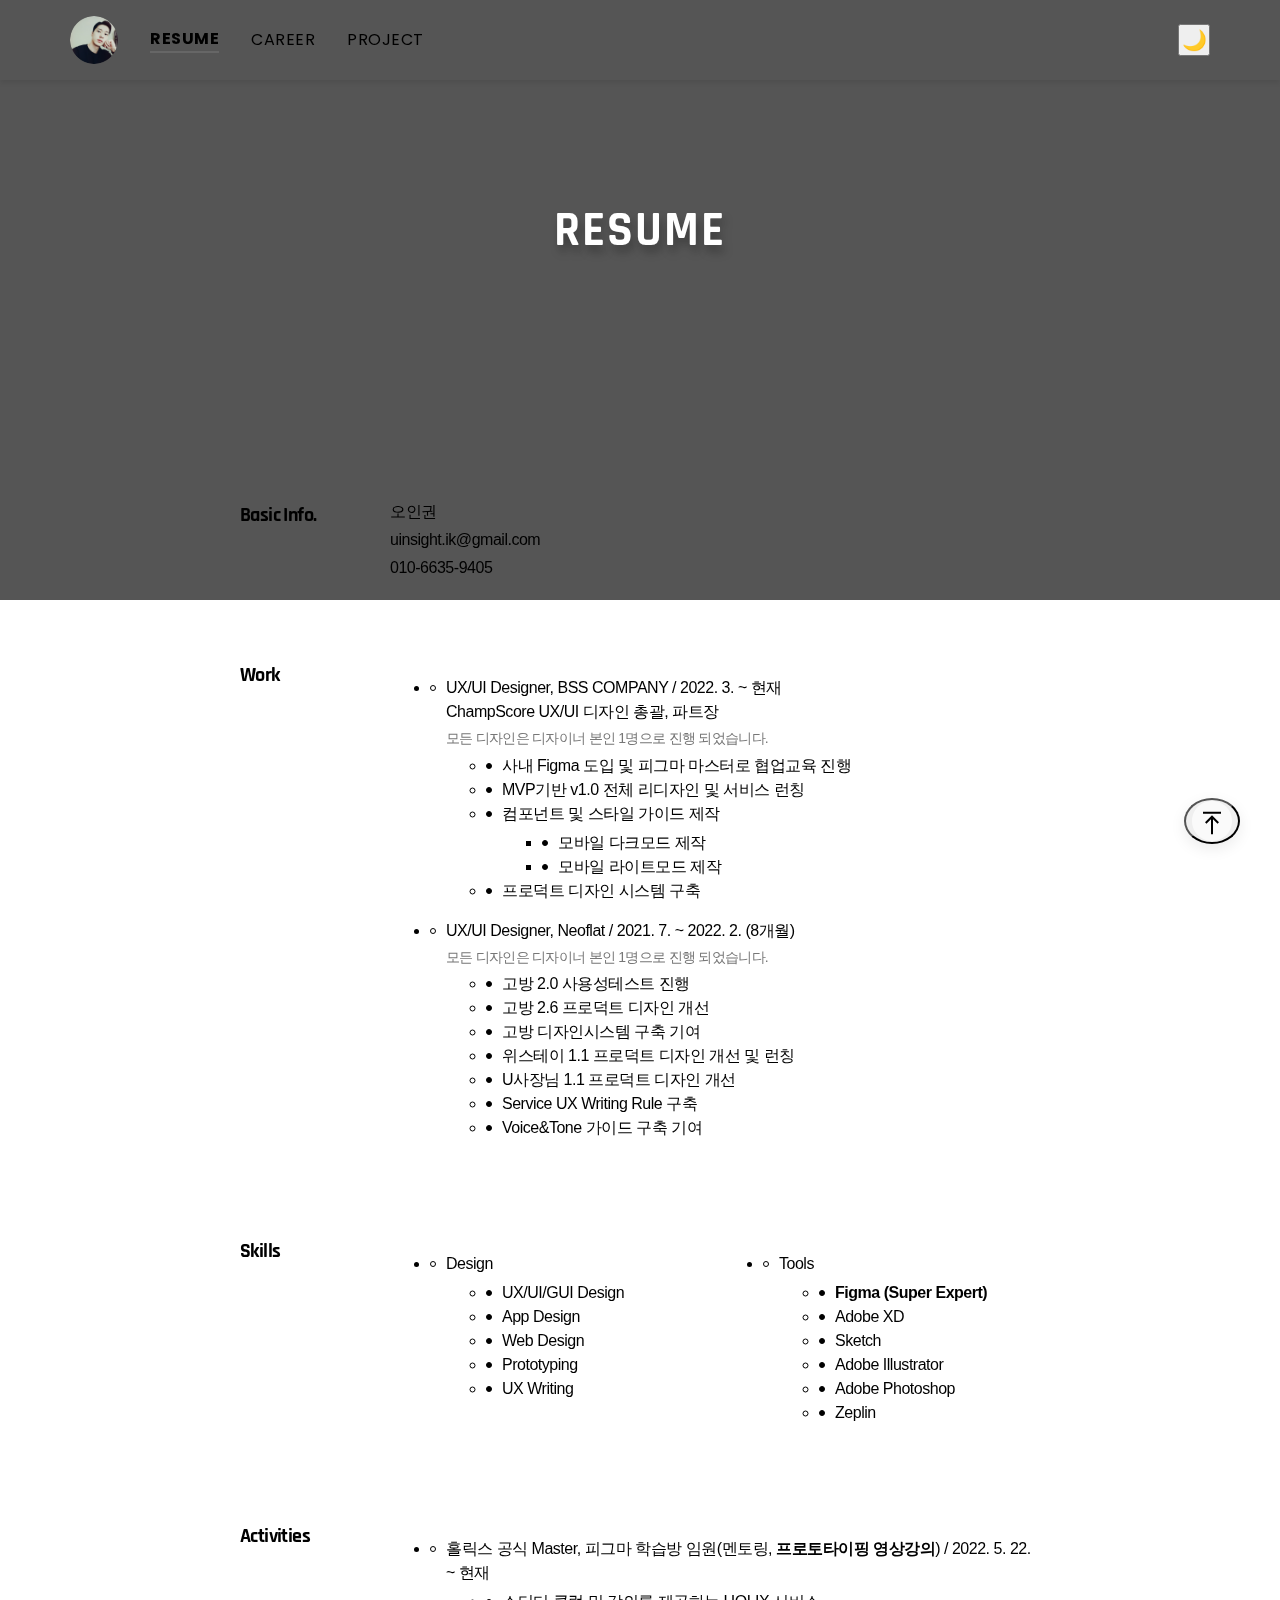
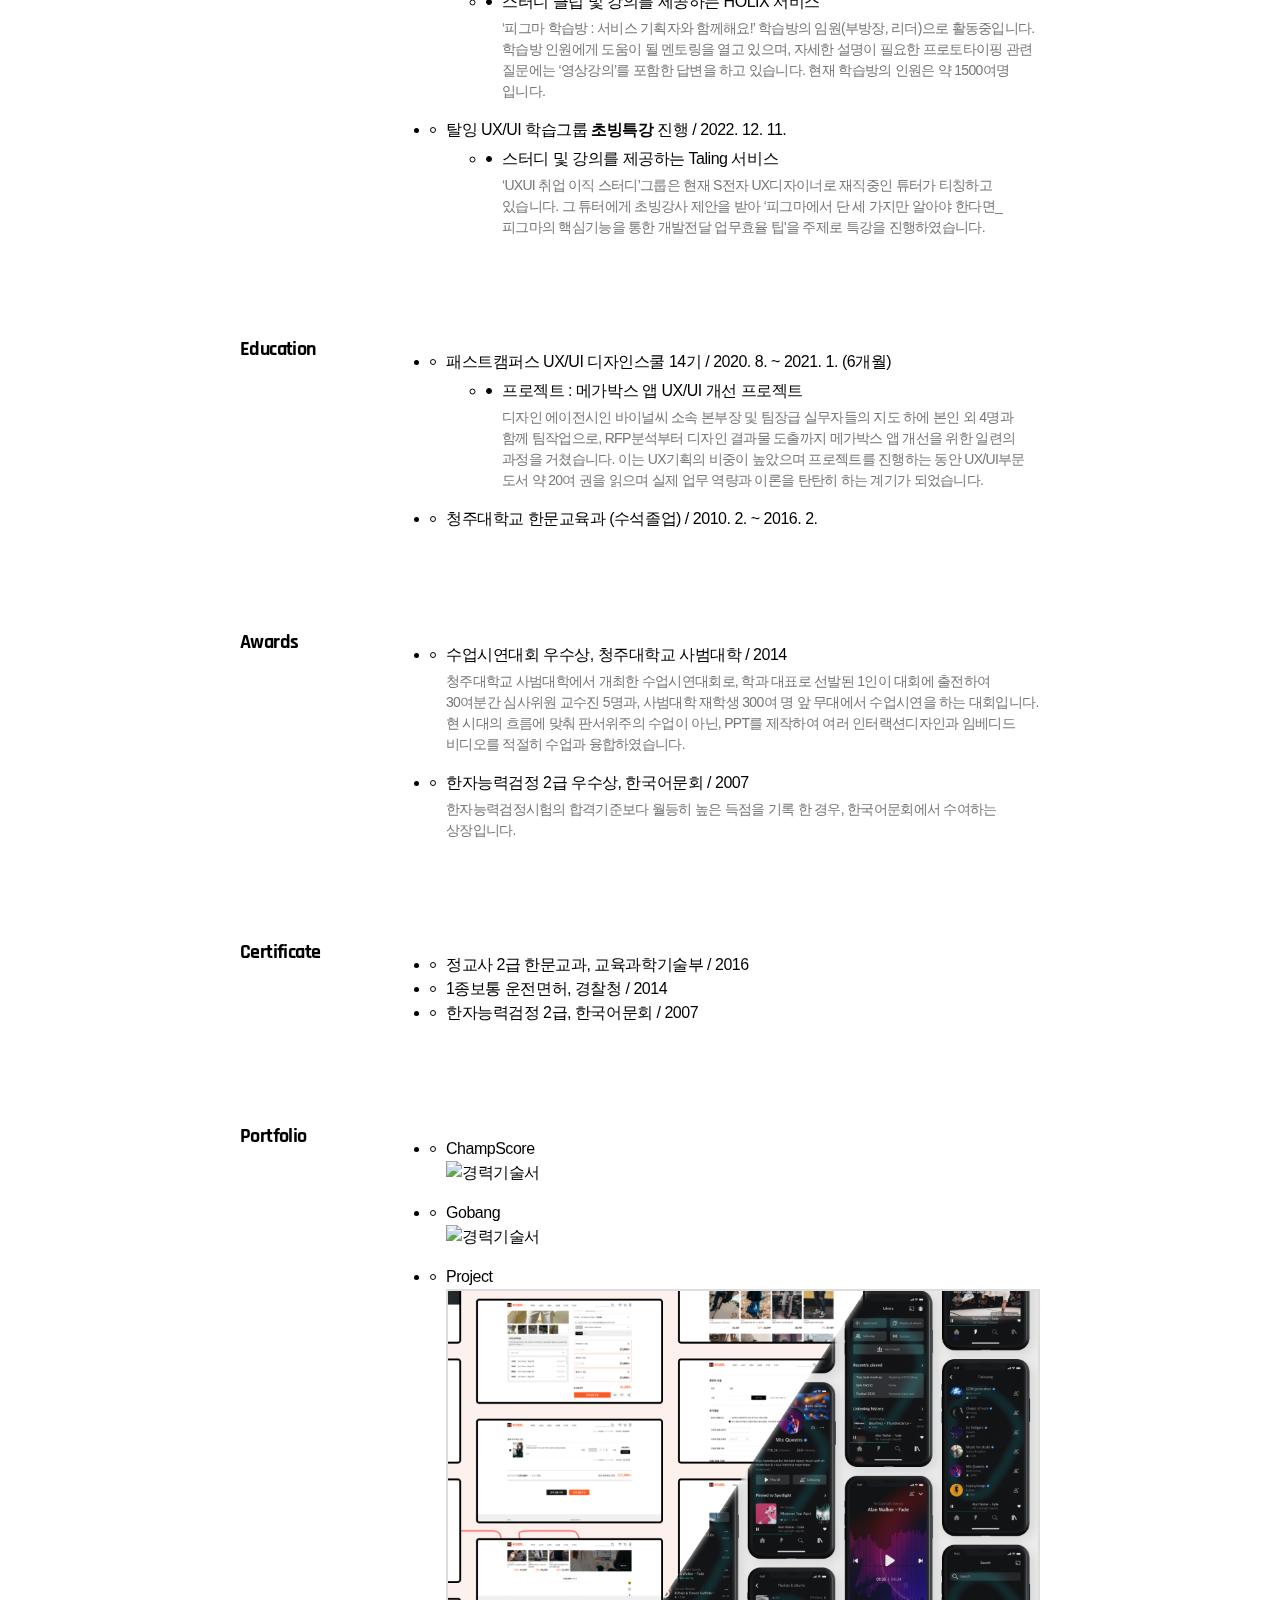
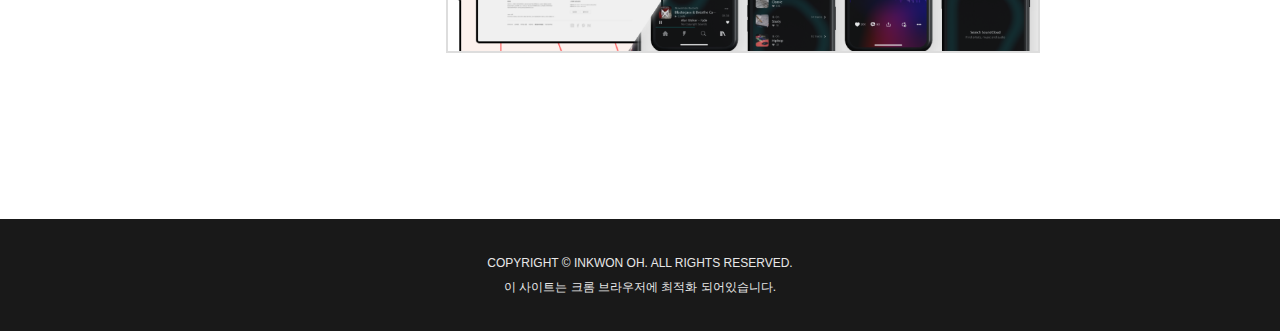
==== commit 9fc9bfb9: "gnb 2depth 클릭으로 메뉴 열기, 챔프스터디 문구 추가" ====
--- a/index.html
+++ b/index.html
@@ -39,7 +39,7 @@
                     <a href="/" class="gnb-link is-active">Resume</a>
                 </li>
                 <li class="gnb-item">
-                    <a href="career-champscore.html" class="gnb-link">Career</a>
+                    <a class="gnb-link" onclick="this.classList.toggle('is-open')">Career</a>
                     <ul class="gnb-list2 no-style">
                         <li class="gnb-item2"><a href="career-champscore.html" class="gnb-link2 champscore">ChampScore</a></li>
                         <li class="gnb-item2"><a href="career-gobang.html" class="gnb-link2 gobang">Gobang</a></li>
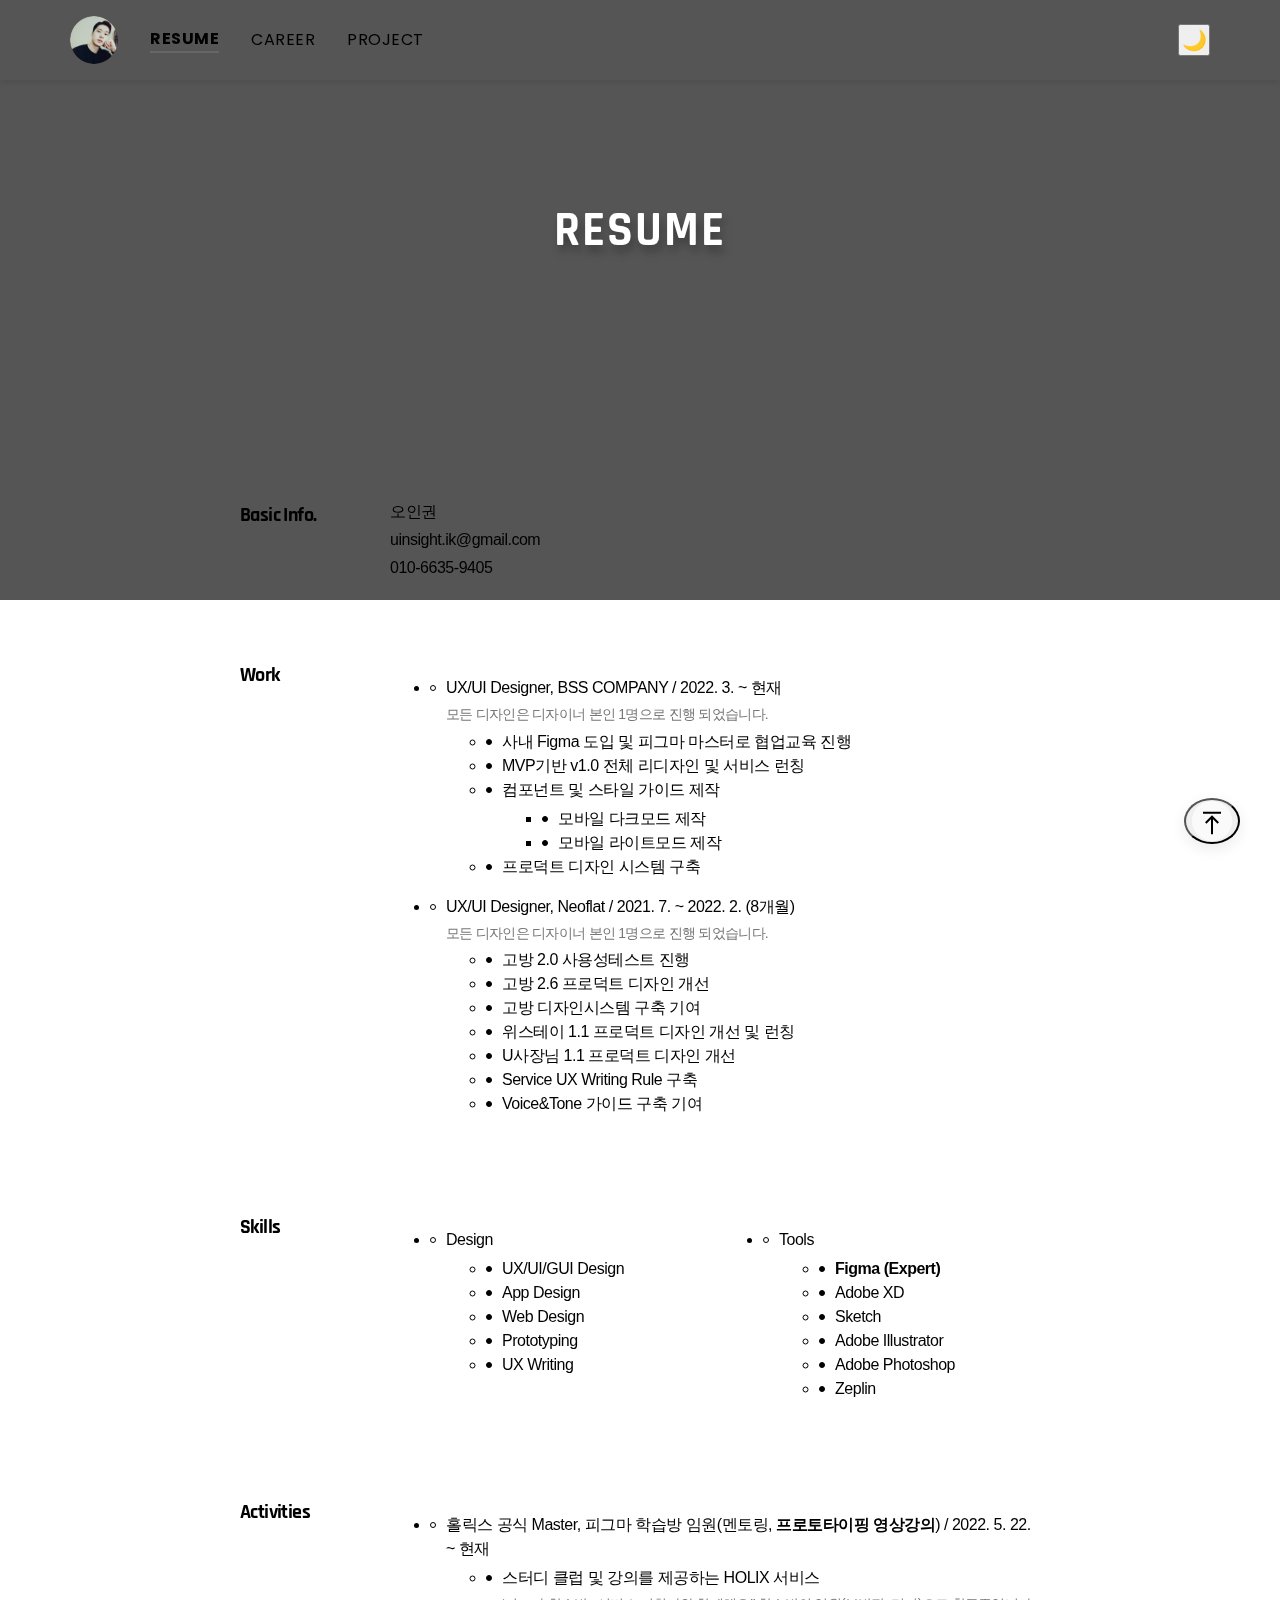
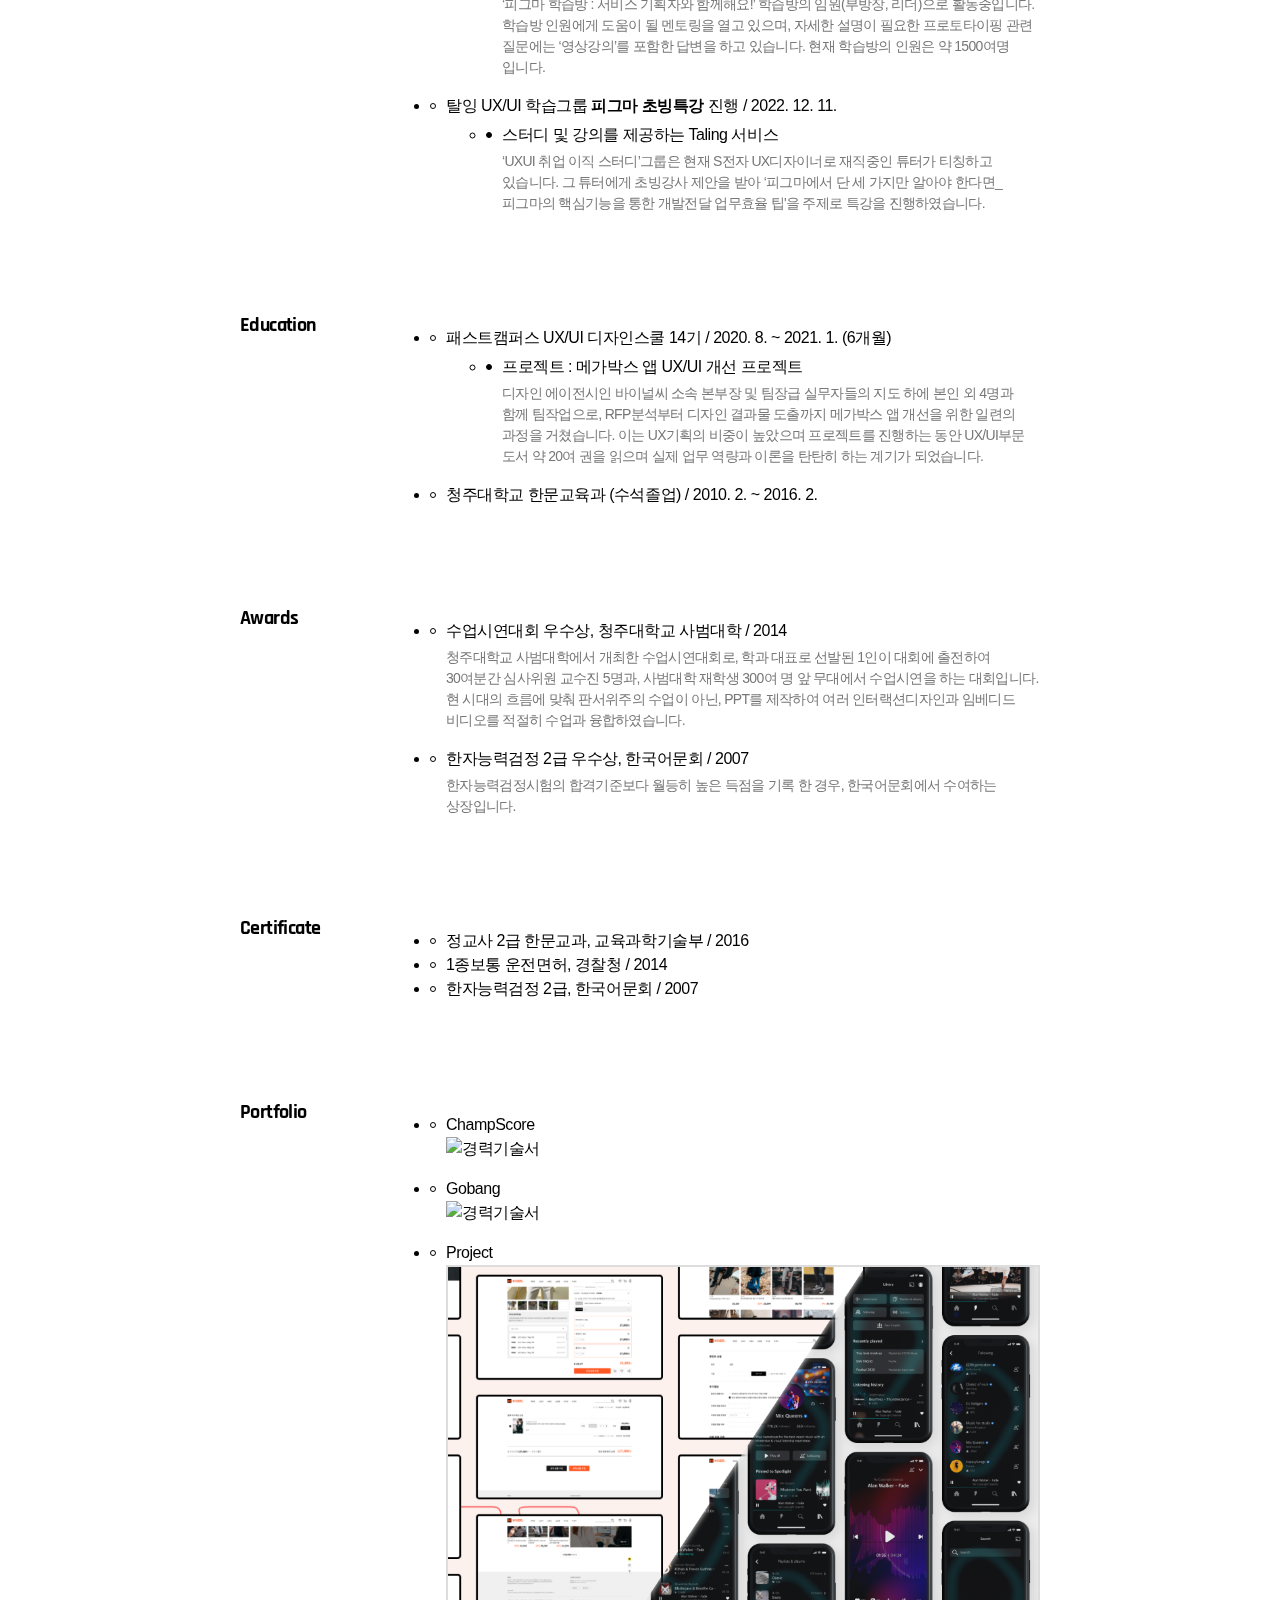
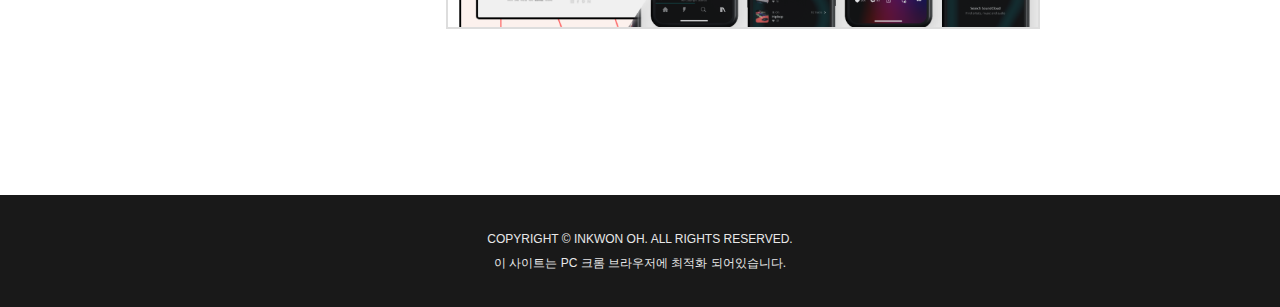
==== commit 1ccf2348: "'Super' 문구 제거" ====
--- a/index.html
+++ b/index.html
@@ -79,7 +79,6 @@
                         <ul>
                             <li>
                                 <p>UX/UI Designer, BSS COMPANY / 2022. 3. ~ 현재</p>
-                                <p>ChampScore UX/UI 디자인 총괄, 파트장</p>
                                 <small>모든 디자인은 디자이너 본인 1명으로 진행 되었습니다.</small>
                                 <ul>
                                     <li>사내 Figma 도입 및 피그마 마스터로 협업교육 진행</li>
@@ -122,7 +121,7 @@
                                         <li>App Design</li>
                                         <li>Web Design</li>
                                         <li>Prototyping</li>
-                                        <li>UX Writing</li>
+                                        <li>UX Writing</li><br>
                                     </ul>
                                 </li>
                             </ul>
@@ -132,7 +131,7 @@
                                 <li>
                                     <span>Tools</span>
                                     <ul>
-                                        <li><b>Figma (Super Expert)</b></li>
+                                        <li><b>Figma (Expert)</b></li>
                                         <li>Adobe XD</li>
                                         <li>Sketch</li>
                                         <li>Adobe Illustrator</li>
@@ -160,7 +159,7 @@
 
                             </li>
                             <li>
-                                <p>탈잉 UX/UI 학습그룹 <b>초빙특강</b> 진행 / 2022. 12. 11.</p>
+                                <p>탈잉 UX/UI 학습그룹 <b>피그마 초빙특강</b> 진행 / 2022. 12. 11.</p>
                                 <ul>
                                     <li>
                                         <p>스터디 및 강의를 제공하는 Taling 서비스</p>
@@ -250,7 +249,7 @@
 
     <footer class="footer">
         COPYRIGHT © INKWON OH. ALL RIGHTS RESERVED.<br>
-        이 사이트는 크롬 브라우저에 최적화 되어있습니다.
+        이 사이트는 PC 크롬 브라우저에 최적화 되어있습니다.
     </footer>
 
     <button class="go-to-top" id="go-to-top">
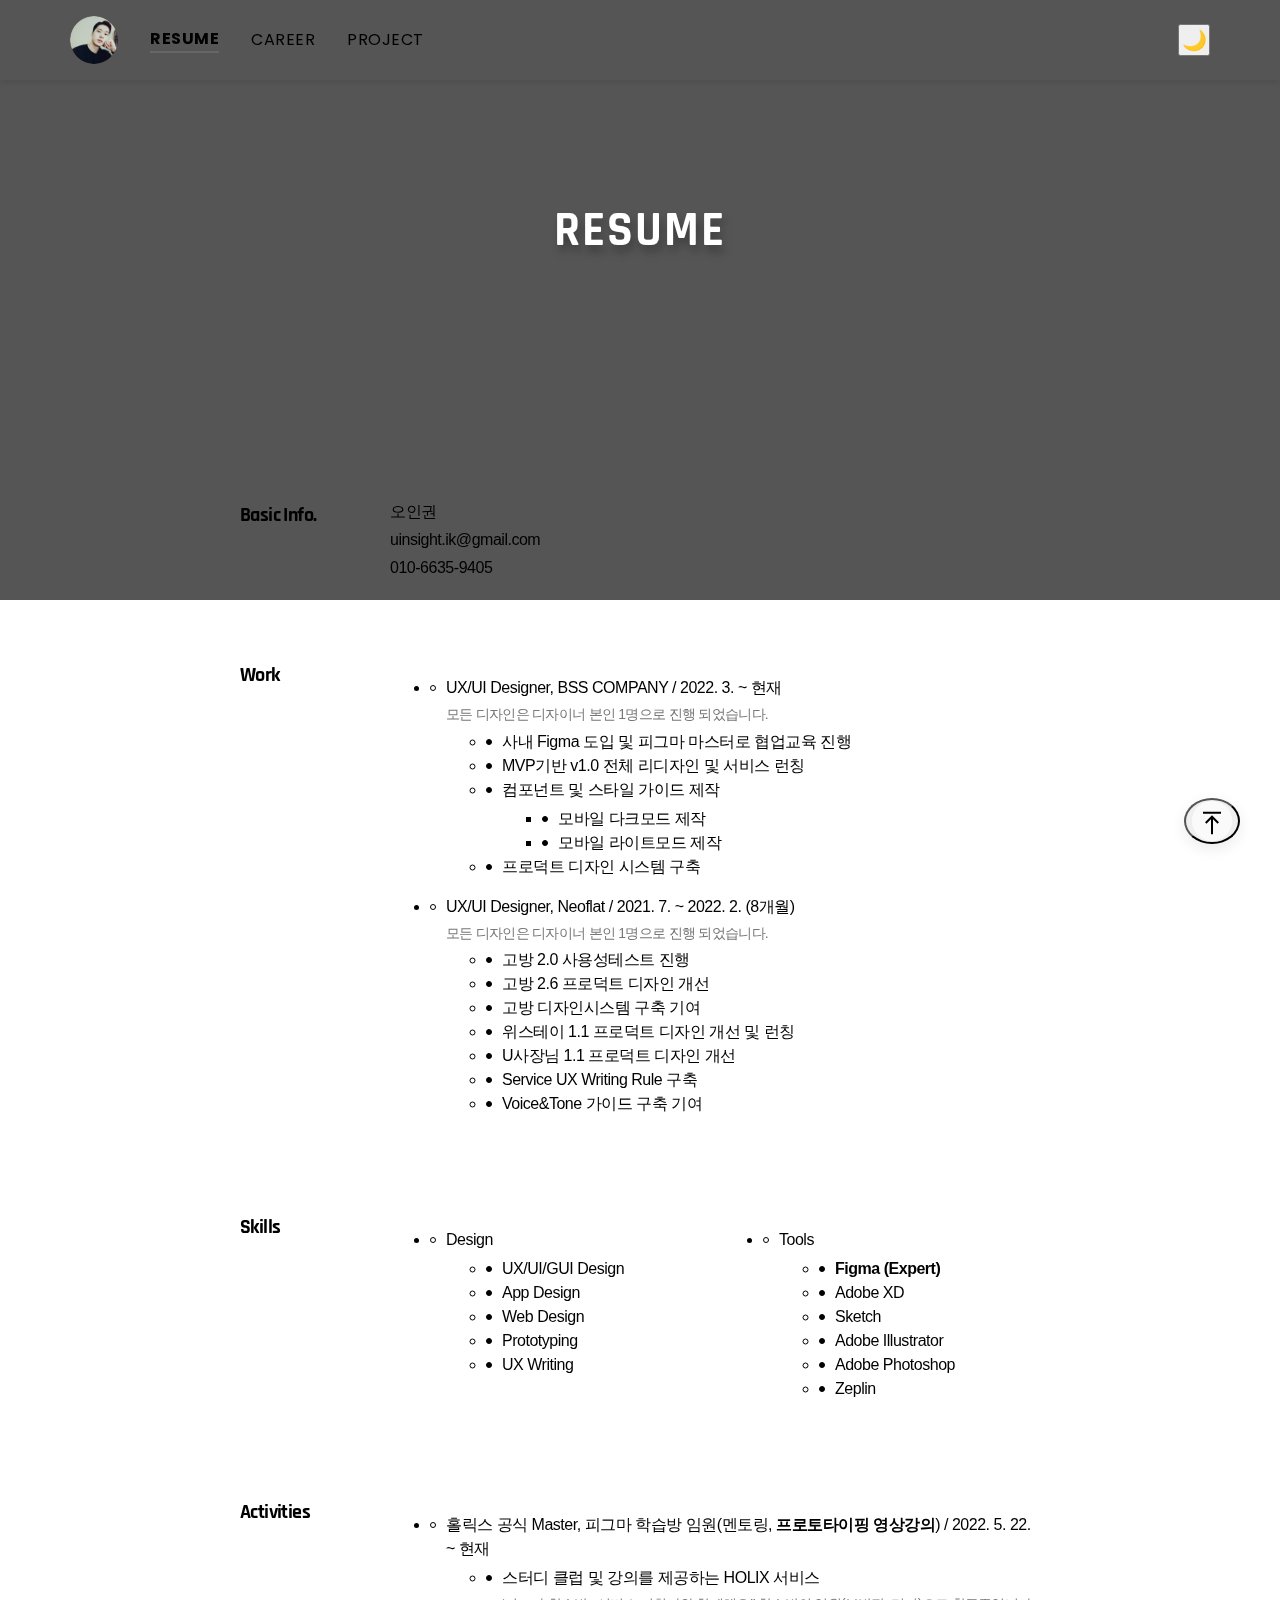
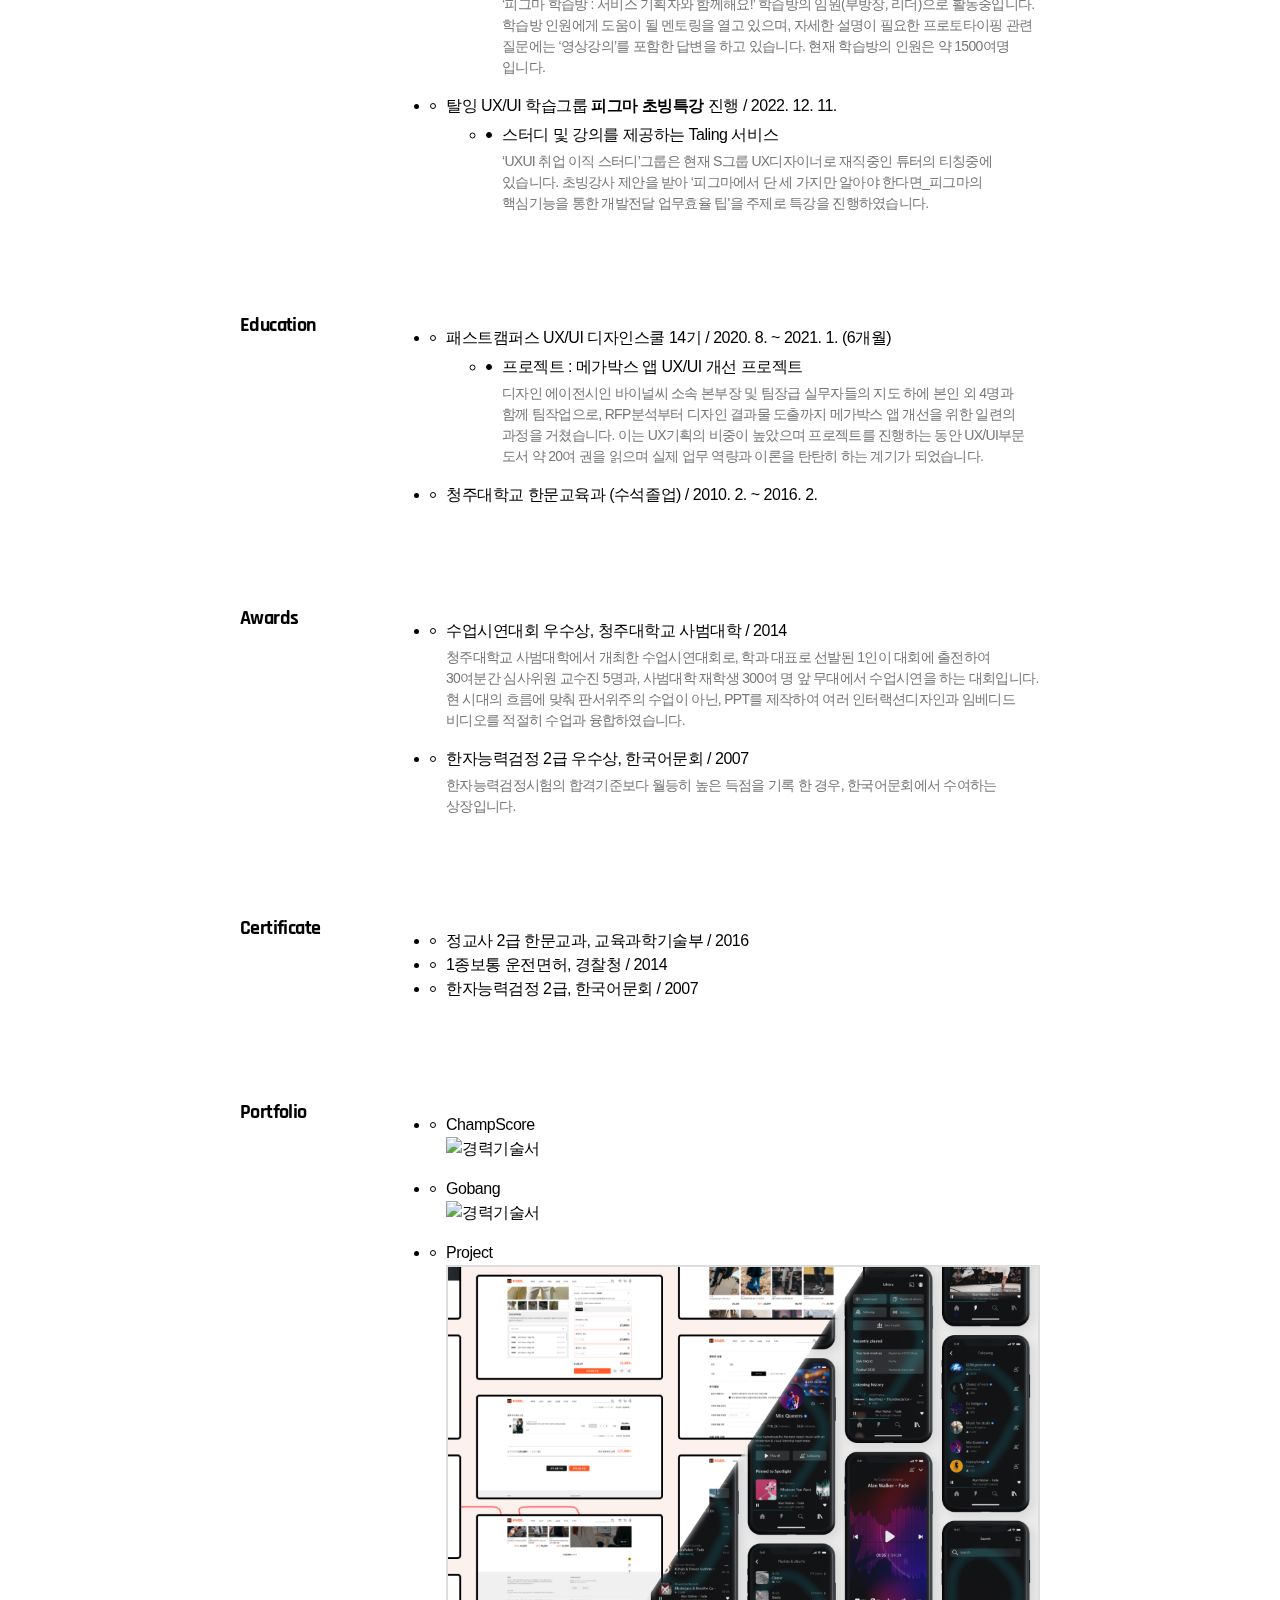
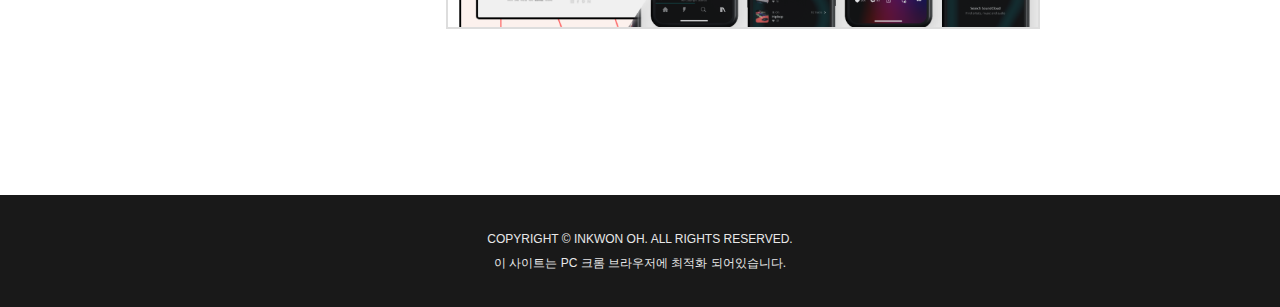
==== commit 66cad10d: "탈잉 문구 수정" ====
--- a/index.html
+++ b/index.html
@@ -163,7 +163,7 @@
                                 <ul>
                                     <li>
                                         <p>스터디 및 강의를 제공하는 Taling 서비스</p>
-                                        <small>‘UXUI 취업 이직 스터디’그룹은 현재 S전자 UX디자이너로 재직중인 튜터가 티칭하고 있습니다. 그 튜터에게 초빙강사 제안을 받아 ‘피그마에서 단 세 가지만 알아야 한다면_피그마의 핵심기능을 통한 개발전달 업무효율 팁'을 주제로 특강을 진행하였습니다.</small>
+                                        <small>‘UXUI 취업 이직 스터디’그룹은 현재 S그룹 UX디자이너로 재직중인 튜터의 티칭중에 있습니다. 초빙강사 제안을 받아 ‘피그마에서 단 세 가지만 알아야 한다면_피그마의 핵심기능을 통한 개발전달 업무효율 팁'을 주제로 특강을 진행하였습니다.</small>
                                     </li>
                                 </ul>
                             </li>
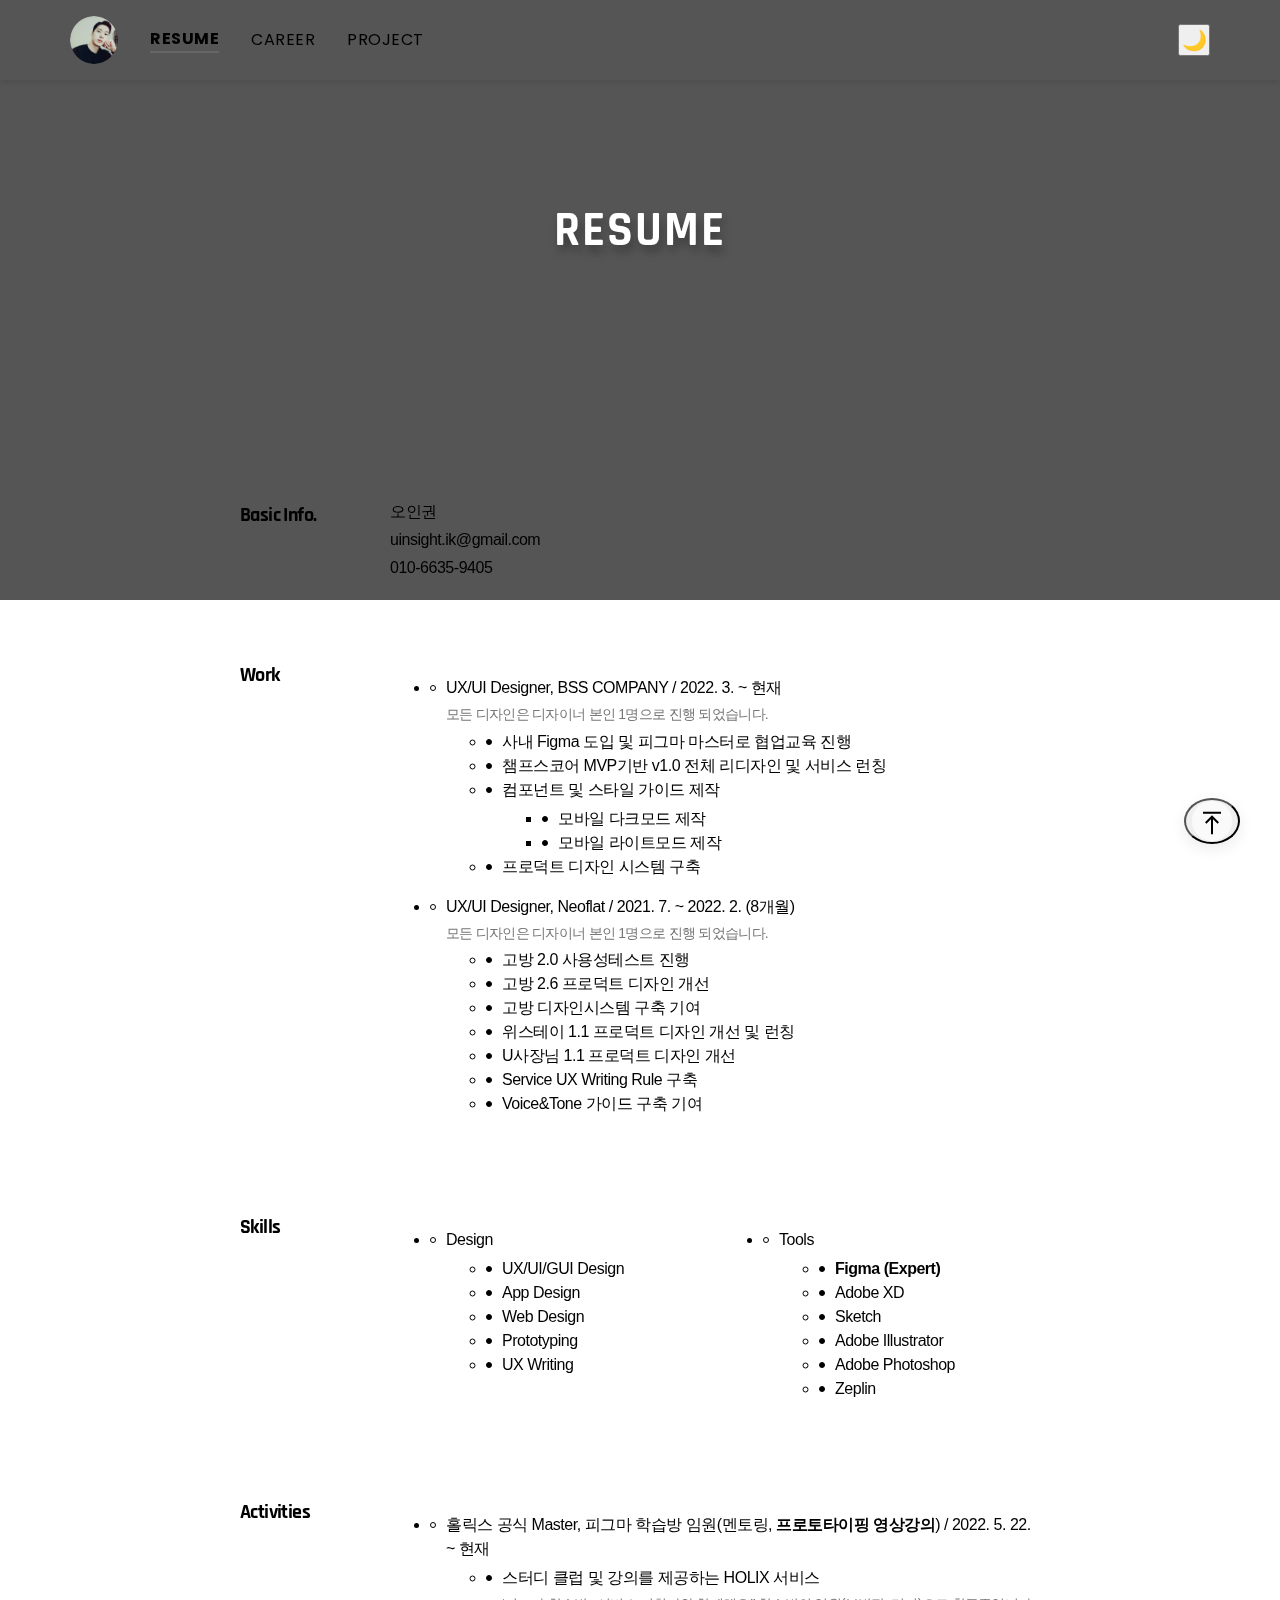
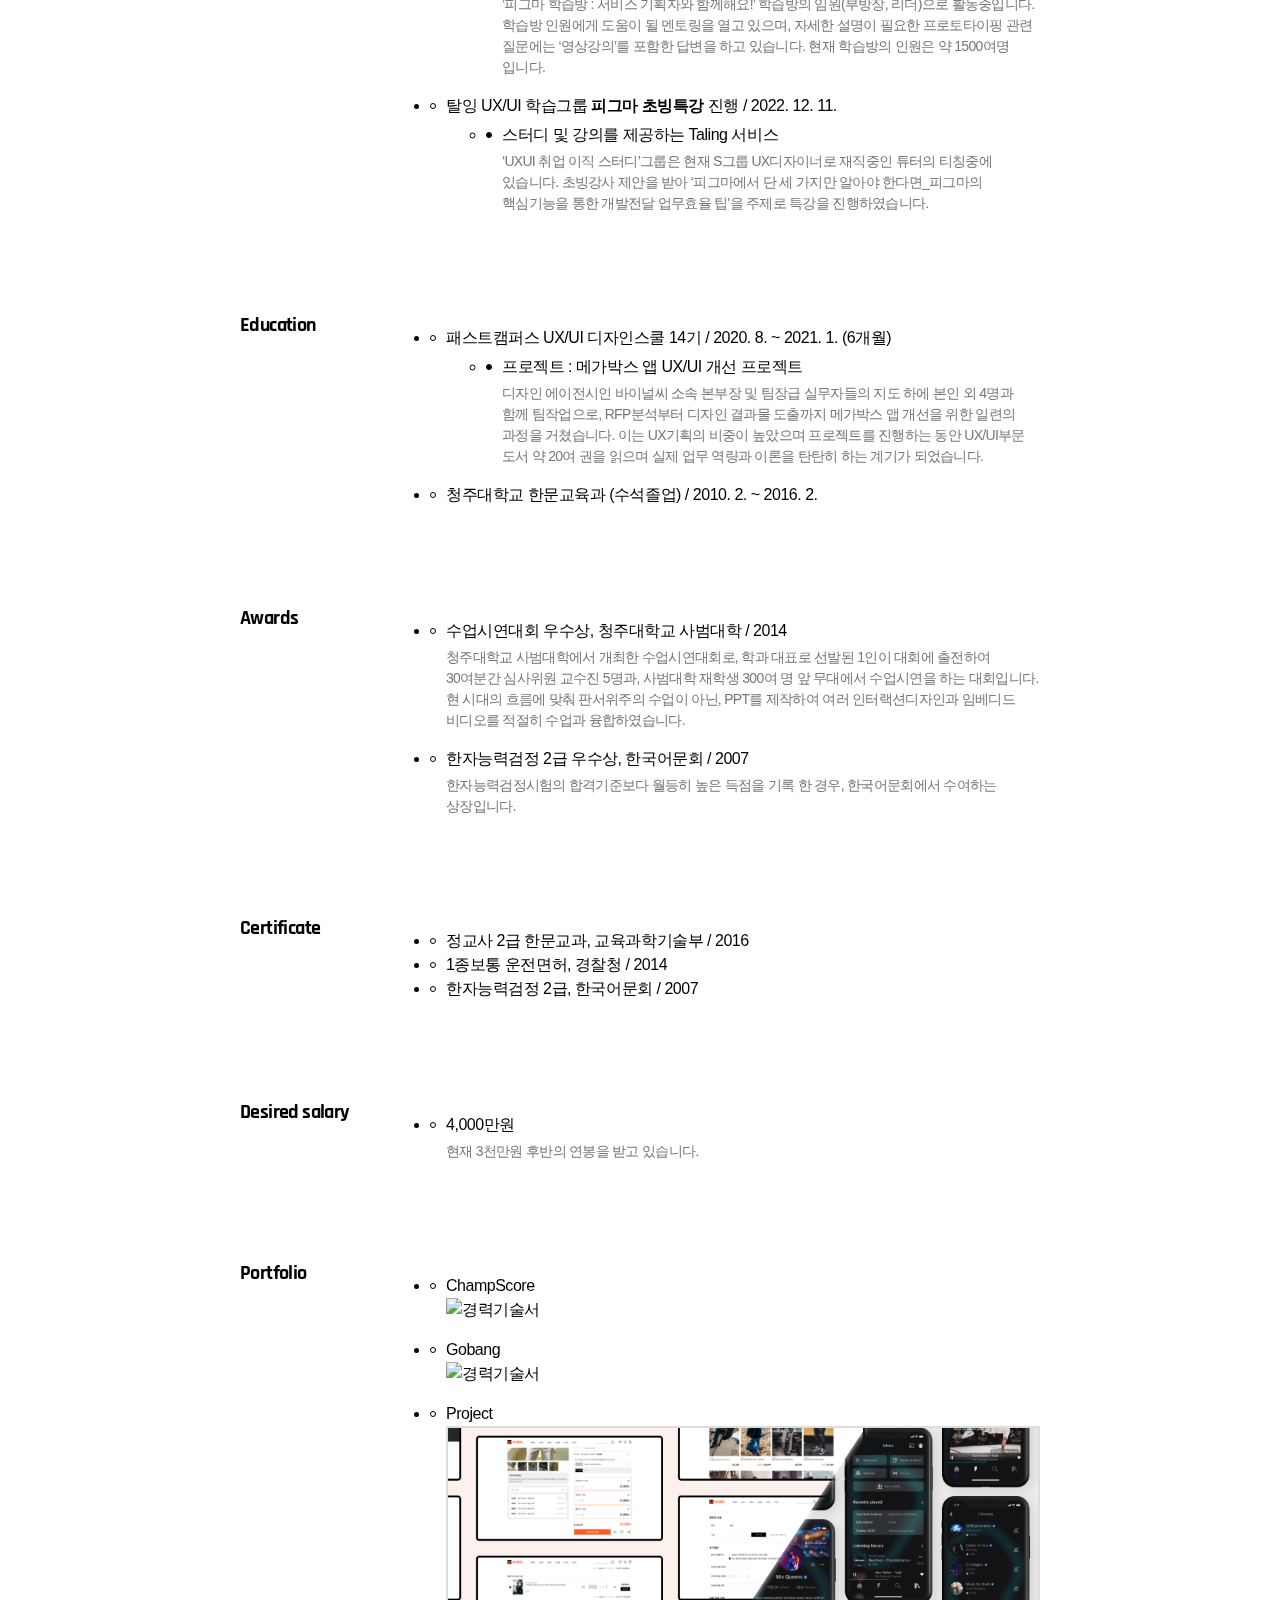
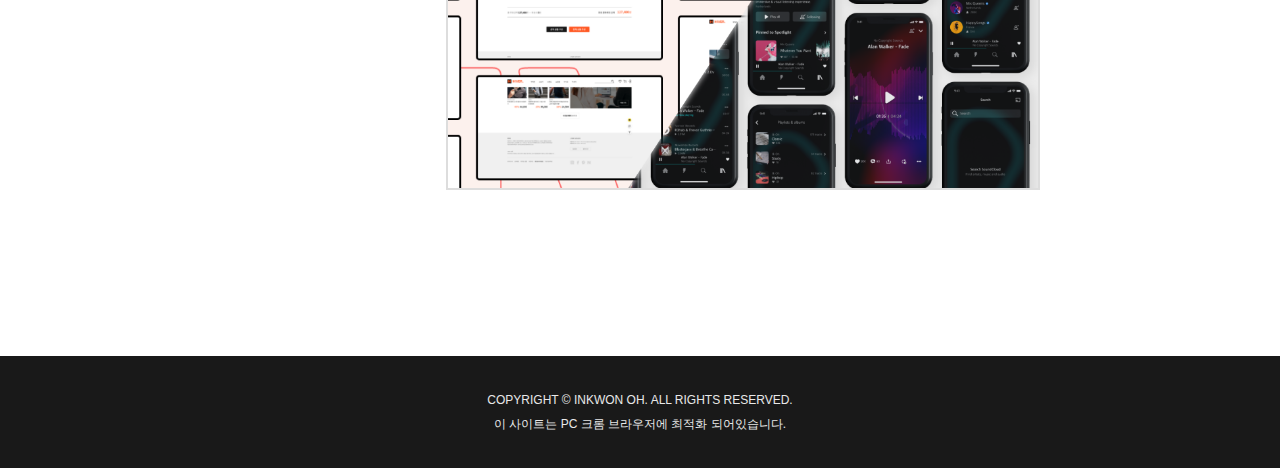
==== commit 308440ac: "중첩 태그 제거" ====
--- a/index.html
+++ b/index.html
@@ -82,7 +82,7 @@
                                 <small>모든 디자인은 디자이너 본인 1명으로 진행 되었습니다.</small>
                                 <ul>
                                     <li>사내 Figma 도입 및 피그마 마스터로 협업교육 진행</li>
-                                    <li>MVP기반 v1.0 전체 리디자인 및 서비스 런칭</li>
+                                    <li>챔프스코어 MVP기반 v1.0 전체 리디자인 및 서비스 런칭</li>
                                     <li>컴포넌트 및 스타일 가이드 제작
                                         <ul>
                                             <li>모바일 다크모드 제작</li>
@@ -219,6 +219,18 @@
                 </div>
 
                 <div class="resume-item">
+                    <h2 class="key">Desired salary</h2>
+                    <div class="value">
+                        <ul class="no-margin">
+                            <li>
+                                <p>4,000만원</p>
+                                <small>현재 3천만원 후반의 연봉을 받고 있습니다.</small>
+                            </li>
+                        </ul>
+                    </div>
+                </div>
+
+                <div class="resume-item">
                     <h2 class="key">Portfolio</h2>
                     <div class="value portfolio">
                         <ul>
